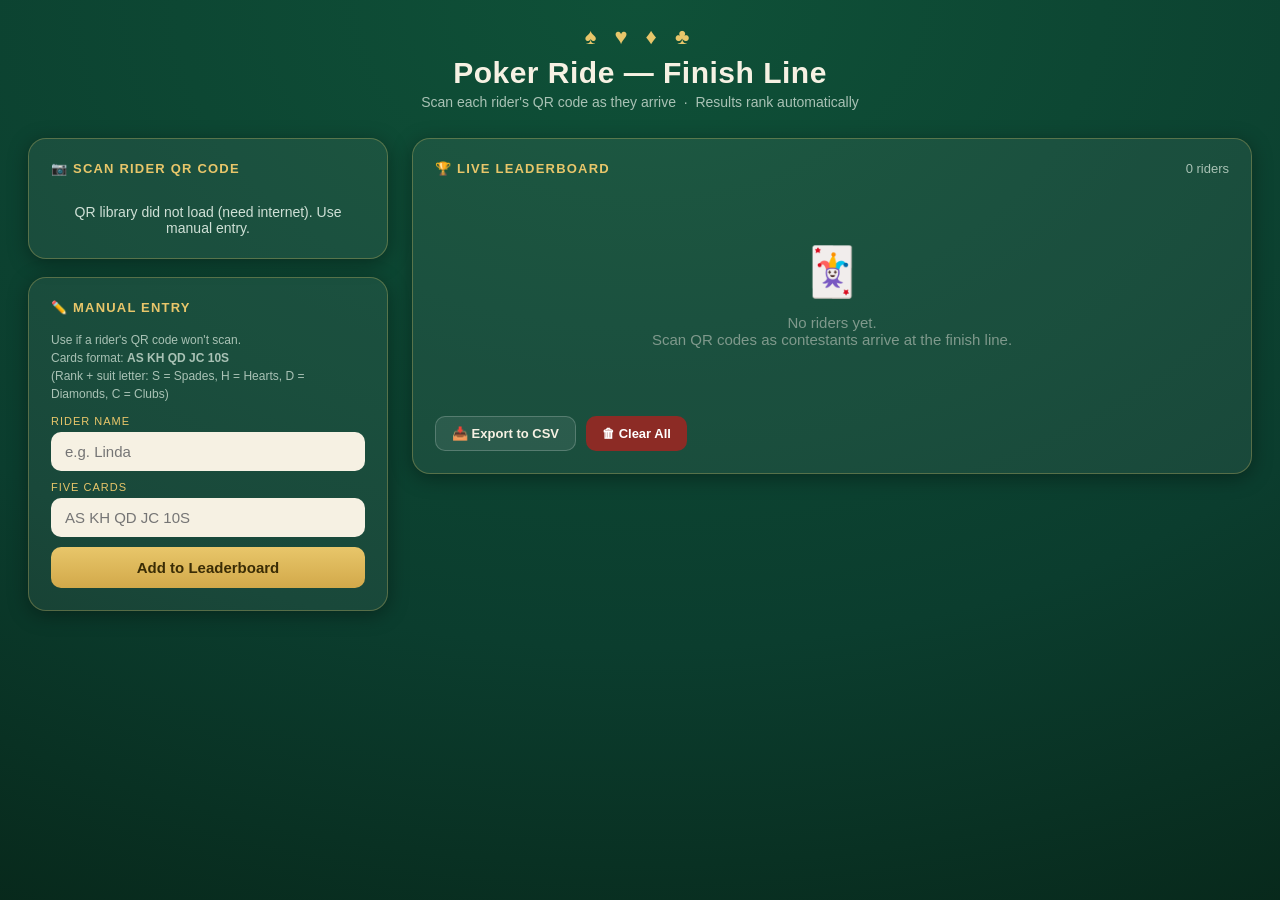
==== finish-line.html @ 22471929 "Add files via upload" ====
<!DOCTYPE html>
<html lang="en">
<head>
  <meta charset="UTF-8" />
  <meta name="viewport" content="width=device-width, initial-scale=1" />
  <title>Poker Ride — Finish Line</title>
  <style>
    :root {
      --felt:   #0b3d2e;
      --felt-2: #0f5138;
      --gold:   #e8c66a;
      --cream:  #f6f1e3;
      --ink:    #1c1c1c;
      --red:    #c2362f;
      --danger: #8c2b25;
      --shadow: 0 4px 20px rgba(0,0,0,.35);
    }
    * { box-sizing: border-box; margin: 0; padding: 0; }
    body {
      font-family: -apple-system, BlinkMacSystemFont, "Segoe UI", Roboto, sans-serif;
      background: radial-gradient(120% 120% at 50% 0%, var(--felt-2), var(--felt) 60%, #072518 100%);
      background-attachment: fixed;
      color: var(--cream);
      min-height: 100vh;
      padding: 24px 28px 40px;
      -webkit-font-smoothing: antialiased;
    }

    /* ---- Header ---- */
    .page-header {
      text-align: center;
      margin-bottom: 28px;
    }
    .page-header .suits {
      font-size: 22px;
      letter-spacing: 6px;
      color: var(--gold);
      display: block;
      margin-bottom: 6px;
    }
    .page-header h1 {
      font-size: 30px;
      color: var(--cream);
      font-weight: 800;
      letter-spacing: .5px;
    }
    .page-header p {
      font-size: 14px;
      color: #a9c2b5;
      margin-top: 4px;
    }

    /* ---- Layout ---- */
    .layout {
      max-width: 1280px;
      margin: 0 auto;
      display: grid;
      grid-template-columns: 360px 1fr;
      gap: 24px;
      align-items: start;
    }
    @media (max-width: 820px) {
      .layout { grid-template-columns: 1fr; }
    }

    /* ---- Panel ---- */
    .panel {
      background: rgba(255,255,255,.06);
      border: 1px solid rgba(232,198,106,.3);
      border-radius: 18px;
      padding: 22px;
      box-shadow: var(--shadow);
    }
    .panel + .panel { margin-top: 18px; }
    .panel-title {
      font-size: 13px;
      font-weight: 700;
      text-transform: uppercase;
      letter-spacing: 1.2px;
      color: var(--gold);
      margin-bottom: 16px;
    }

    /* ---- Scanner ---- */
    #qr-reader { border-radius: 12px; overflow: hidden; background: #000; }
    #qr-reader video { display: block; width: 100% !important; }
    /* hide html5-qrcode library chrome */
    #qr-reader img[alt="Info icon"],
    #qr-reader > div > span,
    #qr-reader > div > div > span { display: none !important; }

    .scan-status {
      text-align: center;
      font-size: 14px;
      color: #cfe0d6;
      margin-top: 12px;
      min-height: 22px;
    }

    /* Preview card (last scanned rider) */
    .preview {
      display: none;
      background: rgba(232,198,106,.1);
      border: 1px solid rgba(232,198,106,.5);
      border-radius: 14px;
      padding: 16px;
      margin-top: 14px;
      text-align: center;
    }
    .preview.show { display: block; }
    .preview-label { font-size: 11px; text-transform: uppercase; letter-spacing: 1px; color: var(--gold); }
    .preview-name  { font-size: 20px; font-weight: 800; margin: 4px 0 2px; }
    .preview-cards { font-size: 15px; font-family: monospace; letter-spacing: 1px; }
    .preview-rank  { font-size: 18px; font-weight: 700; color: var(--gold); margin-top: 4px; }

    /* ---- Manual entry ---- */
    .field-label {
      font-size: 11px;
      text-transform: uppercase;
      letter-spacing: 1px;
      color: var(--gold);
      display: block;
      margin-bottom: 5px;
    }
    .field-hint {
      font-size: 12px;
      color: #a9c2b5;
      margin-bottom: 12px;
      line-height: 1.5;
    }
    input[type=text] {
      width: 100%;
      padding: 11px 14px;
      border-radius: 10px;
      border: none;
      font-size: 15px;
      background: var(--cream);
      color: var(--ink);
      margin-bottom: 10px;
    }
    input[type=text]:focus { outline: 3px solid var(--gold); }

    /* ---- Buttons ---- */
    .btn {
      border: none;
      border-radius: 10px;
      padding: 12px 18px;
      font-size: 15px;
      font-weight: 700;
      cursor: pointer;
      transition: filter .15s;
    }
    .btn:hover  { filter: brightness(1.1); }
    .btn:active { filter: brightness(.95); }
    .btn-primary { background: linear-gradient(180deg, var(--gold), #d2a94a); color: #3a2c05; width: 100%; }
    .btn-ghost   { background: rgba(255,255,255,.08); color: var(--cream); border: 1px solid rgba(255,255,255,.2); }
    .btn-danger  { background: var(--danger); color: #fff; }
    .btn-sm      { padding: 9px 16px; font-size: 13px; font-weight: 600; }

    /* ---- Leaderboard ---- */
    .lb-header {
      display: flex;
      align-items: center;
      justify-content: space-between;
      margin-bottom: 18px;
    }
    .lb-header .panel-title { margin-bottom: 0; }
    .lb-count { font-size: 13px; color: #a9c2b5; }
    .lb-actions { display: flex; gap: 10px; margin-top: 18px; flex-wrap: wrap; }

    .empty-state {
      text-align: center;
      padding: 50px 20px;
      color: #7f998c;
    }
    .empty-state .icon { font-size: 48px; margin-bottom: 14px; }
    .empty-state p    { font-size: 15px; }

    table { width: 100%; border-collapse: collapse; }
    thead tr { border-bottom: 2px solid rgba(232,198,106,.35); }
    th {
      text-align: left;
      padding: 8px 12px;
      font-size: 11px;
      text-transform: uppercase;
      letter-spacing: .8px;
      color: var(--gold);
      font-weight: 700;
    }
    td {
      padding: 12px 12px;
      font-size: 14px;
      border-bottom: 1px solid rgba(255,255,255,.07);
      vertical-align: middle;
    }
    tbody tr:hover { background: rgba(255,255,255,.04); }

    /* Winner row */
    tr.rank-1 { background: rgba(232,198,106,.1); }
    tr.rank-1 td { color: var(--gold); }
    tr.rank-1 .td-name { color: var(--cream); }

    .td-place {
      font-size: 18px;
      font-weight: 800;
      width: 40px;
      color: #7f998c;
    }
    tr.rank-1 .td-place { color: var(--gold); }
    tr.rank-2 .td-place, tr.rank-3 .td-place { color: #c0c0c0; }

    .td-name    { font-weight: 700; font-size: 16px; color: var(--cream); }
    .td-hand    { font-size: 13px; color: #a9c2b5; }
    tr.rank-1 .td-hand { color: rgba(232,198,106,.7); }
    .td-cards   { font-family: monospace; font-size: 14px; letter-spacing: .5px; white-space: nowrap; }
    .suit-red   { color: var(--red); }

    .remove-btn {
      background: none;
      border: none;
      color: rgba(255,255,255,.25);
      cursor: pointer;
      font-size: 18px;
      padding: 4px 6px;
      border-radius: 6px;
      line-height: 1;
    }
    .remove-btn:hover { color: var(--red); background: rgba(200,50,50,.15); }

    /* ---- Toast ---- */
    #toast {
      position: fixed;
      bottom: 24px;
      left: 50%;
      transform: translateX(-50%);
      background: #1c1c1c;
      color: #fff;
      padding: 12px 22px;
      border-radius: 12px;
      font-size: 14px;
      box-shadow: 0 6px 24px rgba(0,0,0,.5);
      z-index: 100;
      border: 1px solid rgba(232,198,106,.35);
      display: none;
      white-space: nowrap;
    }

    /* ---- Tie message ---- */
    .tie-notice {
      background: rgba(232,198,106,.12);
      border: 1px solid rgba(232,198,106,.4);
      border-radius: 10px;
      padding: 10px 14px;
      font-size: 13px;
      color: var(--gold);
      margin-top: 14px;
      display: none;
    }
    .tie-notice.show { display: block; }
  </style>
</head>
<body>

  <div class="page-header">
    <span class="suits">♠ ♥ ♦ ♣</span>
    <h1>Poker Ride — Finish Line</h1>
    <p>Scan each rider's QR code as they arrive &nbsp;·&nbsp; Results rank automatically</p>
  </div>

  <div class="layout">

    <!-- ===== LEFT COLUMN: Scanner + Manual ===== -->
    <div>

      <!-- Scanner panel -->
      <div class="panel">
        <div class="panel-title">📷 Scan Rider QR Code</div>
        <div id="qr-reader"></div>
        <p class="scan-status" id="scan-status">Starting camera…</p>
        <div class="preview" id="preview">
          <div class="preview-label">Last scanned</div>
          <div class="preview-name"  id="preview-name"></div>
          <div class="preview-cards" id="preview-cards"></div>
          <div class="preview-rank"  id="preview-rank"></div>
        </div>
      </div>

      <!-- Manual entry panel -->
      <div class="panel">
        <div class="panel-title">✏️ Manual Entry</div>
        <p class="field-hint">
          Use if a rider's QR code won't scan.<br>
          Cards format: <strong>AS KH QD JC 10S</strong><br>
          (Rank + suit letter: S = Spades, H = Hearts, D = Diamonds, C = Clubs)
        </p>
        <label class="field-label" for="m-name">Rider Name</label>
        <input id="m-name"  type="text" placeholder="e.g. Linda" maxlength="24" />
        <label class="field-label" for="m-cards">Five Cards</label>
        <input id="m-cards" type="text" placeholder="AS KH QD JC 10S" maxlength="35"
               onkeydown="if(event.key==='Enter') submitManual()" />
        <button class="btn btn-primary" onclick="submitManual()">Add to Leaderboard</button>
      </div>

    </div><!-- end left column -->

    <!-- ===== RIGHT COLUMN: Leaderboard ===== -->
    <div class="panel">
      <div class="lb-header">
        <div class="panel-title">🏆 Live Leaderboard</div>
        <span class="lb-count" id="lb-count">0 riders</span>
      </div>

      <div id="lb-body">
        <div class="empty-state">
          <div class="icon">🃏</div>
          <p>No riders yet.<br>Scan QR codes as contestants arrive at the finish line.</p>
        </div>
      </div>

      <div class="tie-notice" id="tie-notice"></div>

      <div class="lb-actions">
        <button class="btn btn-ghost btn-sm" onclick="exportCSV()">📥 Export to CSV</button>
        <button class="btn btn-danger btn-sm" onclick="clearAll()">🗑 Clear All</button>
      </div>
    </div>

  </div><!-- end layout -->

  <div id="toast"></div>

  <!-- html5-qrcode — loaded from the same lib/ folder as the rider app (no internet needed) -->
  <script src="lib/jsQR.min.js"></script>
  <script>
  /* ================================================================
     POKER RIDE — FINISH LINE COMPANION APP
     Scans rider QR codes, ranks hands, exports CSV.
     QR payload format produced by the rider app:
       PR1|{RiderName}|{card1},{card2},{card3},{card4},{card5}
       e.g.  PR1|Linda|AS,KH,QD,JC,10S
  ================================================================ */

  /* ---- Card utilities ---- */
  const GLYPH = { S: '♠', H: '♥', D: '♦', C: '♣' };
  const RED   = { H: true, D: true, S: false, C: false };
  const VALID_RANKS = ['2','3','4','5','6','7','8','9','10','J','Q','K','A'];
  const VALID_SUITS = ['S','H','D','C'];

  function rankVal(r) {
    return ({ J:11, Q:12, K:13, A:14 })[r] || parseInt(r, 10);
  }

  /* Returns an array of integers; compare lexicographically — higher = better. */
  function scoreHand(cards) {
    if (!cards || cards.length < 5) return [0, 0];

    const vals  = cards.map(c => rankVal(c.r)).sort((a, b) => a - b);
    const suits = cards.map(c => c.s);

    const counts = {};
    vals.forEach(v => { counts[v] = (counts[v] || 0) + 1; });

    const groups = Object.entries(counts)
      .map(([v, c]) => ({ val: Number(v), cnt: c }))
      .sort((a, b) => b.cnt - a.cnt || b.val - a.val);

    const isFlush = suits.every(s => s === suits[0]);

    const uniq = [...new Set(vals)].sort((a, b) => a - b);
    let isStraight = false;
    let straightHigh = vals[vals.length - 1];

    if (uniq.length === 5) {
      if (uniq[4] - uniq[0] === 4) { isStraight = true; straightHigh = uniq[4]; }
      // Wheel (A-2-3-4-5)
      if (uniq[0]===2 && uniq[1]===3 && uniq[2]===4 && uniq[3]===5 && uniq[4]===14) {
        isStraight = true; straightHigh = 5;
      }
    }

    const hi = [...vals].reverse(); // high-to-low for flush / high-card tiebreakers

    if (isStraight && isFlush) return [8, straightHigh];
    if (groups[0].cnt === 4) return [7, groups[0].val, groups[1].val];
    if (groups[0].cnt === 3 && groups[1] && groups[1].cnt === 2) return [6, groups[0].val, groups[1].val];
    if (isFlush) return [5, ...hi];
    if (isStraight) return [4, straightHigh];
    if (groups[0].cnt === 3) return [3, groups[0].val, groups[1].val, groups[2] ? groups[2].val : 0];
    if (groups[0].cnt === 2 && groups[1] && groups[1].cnt === 2) {
      const p1 = Math.max(groups[0].val, groups[1].val);
      const p2 = Math.min(groups[0].val, groups[1].val);
      return [2, p1, p2, groups[2] ? groups[2].val : 0];
    }
    if (groups[0].cnt === 2) {
      const kickers = groups.slice(1).map(g => g.val).sort((a, b) => b - a);
      return [1, groups[0].val, ...kickers];
    }
    return [0, ...hi];
  }

  const HAND_NAMES = [
    'High Card','One Pair','Two Pair','Three of a Kind',
    'Straight','Flush','Full House','Four of a Kind','Straight Flush'
  ];

  function handName(score) {
    if (score[0] === 8 && score[1] === 14) return '🌟 Royal Flush';
    return HAND_NAMES[score[0]] || 'Unknown';
  }

  function compareHands(a, b) {
    const sa = scoreHand(a), sb = scoreHand(b);
    for (let i = 0; i < Math.max(sa.length, sb.length); i++) {
      const diff = (sa[i] || 0) - (sb[i] || 0);
      if (diff !== 0) return diff;
    }
    return 0;
  }

  /* Returns HTML for one card (colored suit glyph) */
  function cardHtml(card) {
    const g = GLYPH[card.s] || card.s;
    const isRed = RED[card.s];
    return isRed
      ? `<span class="suit-red">${card.r}${g}</span>`
      : `${card.r}${g}`;
  }

  /* ---- QR payload parser ---- */
  function parseHandQR(text) {
    if (!text || !text.startsWith('PR1|')) return null;
    const parts = text.split('|');
    if (parts.length < 3) return null;
    const name = parts[1].trim();
    if (!name) return null;
    const cardStrs = parts[2].split(',');
    if (cardStrs.length < 5) return null;
    const cards = cardStrs.map(cs => {
      cs = cs.trim().toUpperCase();
      const suit = cs.slice(-1);
      const rank = cs.slice(0, -1);
      return VALID_SUITS.includes(suit) && VALID_RANKS.includes(rank)
        ? { r: rank, s: suit }
        : null;
    });
    if (cards.some(c => !c)) return null;
    return { name, cards };
  }

  /* ---- Manual card parser ---- */
  /* Accepts: "AS KH QD JC 10S"  or "A♠ K♥ Q♦ J♣ 10♠" */
  function parseManualCards(text) {
    const suitAlias = { '♠':'S','♥':'H','♦':'D','♣':'C','S':'S','H':'H','D':'D','C':'C' };
    const tokens = text.trim().toUpperCase().split(/\s+/);
    if (tokens.length !== 5) return null;
    const cards = tokens.map(t => {
      const sc  = t.slice(-1);
      const rank = t.slice(0, -1);
      const suit = suitAlias[sc];
      return suit && VALID_RANKS.includes(rank) ? { r: rank, s: suit } : null;
    });
    return cards.some(c => !c) ? null : cards;
  }

  /* ---- Riders data ---- */
  let riders = []; // [{ name, cards, score }]

  function addOrUpdate(name, cards) {
    const idx = riders.findIndex(r => r.name.toLowerCase() === name.toLowerCase());
    const entry = { name, cards, score: scoreHand(cards) };
    const isUpdate = idx >= 0;
    if (isUpdate) riders[idx] = entry;
    else riders.push(entry);
    renderLeaderboard();
    showPreview(name, cards, entry.score);
    toast(isUpdate ? `↺ Updated ${name}'s hand.` : `✓ ${name} added!`);
  }

  /* ---- Preview panel ---- */
  function showPreview(name, cards, score) {
    document.getElementById('preview-name').textContent  = name;
    document.getElementById('preview-cards').innerHTML   = cards.map(cardHtml).join('  ');
    document.getElementById('preview-rank').textContent  = handName(score);
    document.getElementById('preview').classList.add('show');
  }

  /* ---- Leaderboard ---- */
  function renderLeaderboard() {
    const sorted = [...riders].sort((a, b) => compareHands(b.cards, a.cards));
    const countEl = document.getElementById('lb-count');
    const body    = document.getElementById('lb-body');
    const tieEl   = document.getElementById('tie-notice');

    countEl.textContent = riders.length + (riders.length === 1 ? ' rider' : ' riders');

    if (sorted.length === 0) {
      body.innerHTML =
        '<div class="empty-state"><div class="icon">🃏</div>' +
        '<p>No riders yet.<br>Scan QR codes as contestants arrive at the finish line.</p></div>';
      tieEl.classList.remove('show');
      return;
    }

    // Detect tie for 1st
    const topScore  = JSON.stringify(sorted[0].score);
    const tiedFirst = sorted.filter(r => JSON.stringify(r.score) === topScore);
    if (tiedFirst.length > 1) {
      tieEl.textContent = '⚠️ Tie for 1st place between: ' +
        tiedFirst.map(r => r.name).join(' & ') +
        ' — consider a tiebreaker draw!';
      tieEl.classList.add('show');
    } else {
      tieEl.classList.remove('show');
    }

    const table = document.createElement('table');
    const thead = document.createElement('thead');
    thead.innerHTML =
      '<tr><th>#</th><th>Rider</th><th>Hand</th><th>Cards</th><th></th></tr>';
    table.appendChild(thead);

    const tbody = document.createElement('tbody');
    sorted.forEach((rider, idx) => {
      const tr = document.createElement('tr');
      tr.className = 'rank-' + (idx + 1);
      const trophy = idx === 0 ? '🏆 ' : idx === 1 ? '🥈 ' : idx === 2 ? '🥉 ' : '';
      tr.innerHTML =
        `<td class="td-place">${idx + 1}</td>` +
        `<td class="td-name">${trophy}${esc(rider.name)}</td>` +
        `<td class="td-hand">${esc(handName(rider.score))}</td>` +
        `<td class="td-cards">${rider.cards.map(cardHtml).join(' ')}</td>` +
        `<td><button class="remove-btn" title="Remove" ` +
          `onclick="removeRider(${JSON.stringify(rider.name)})">✕</button></td>`;
      tbody.appendChild(tr);
    });
    table.appendChild(tbody);

    body.innerHTML = '';
    body.appendChild(table);
  }

  function removeRider(name) {
    if (!confirm(`Remove ${name} from the leaderboard?`)) return;
    riders = riders.filter(r => r.name !== name);
    renderLeaderboard();
  }

  function clearAll() {
    if (riders.length === 0) return;
    if (!confirm('Clear all riders and start fresh?')) return;
    riders = [];
    renderLeaderboard();
    document.getElementById('preview').classList.remove('show');
    toast('Leaderboard cleared.');
  }

  /* ---- CSV Export ---- */
  function exportCSV() {
    if (riders.length === 0) { toast('No riders to export yet.'); return; }
    const sorted = [...riders].sort((a, b) => compareHands(b.cards, a.cards));
    const rows = [['Rank','Rider','Hand','Card 1','Card 2','Card 3','Card 4','Card 5']];
    sorted.forEach((r, i) => {
      const cardStrs = r.cards.map(c => c.r + GLYPH[c.s]);
      rows.push([i+1, r.name, handName(r.score).replace('🌟 ',''), ...cardStrs]);
    });
    const csv  = rows.map(r => r.map(v => `"${String(v).replace(/"/g,'""')}"`).join(',')).join('\r\n');
    const blob = new Blob([csv], { type: 'text/csv' });
    const url  = URL.createObjectURL(blob);
    const a    = document.createElement('a');
    a.href = url; a.download = 'poker-ride-results.csv'; a.click();
    URL.revokeObjectURL(url);
    toast('📥 CSV downloaded!');
  }

  /* ---- Manual entry ---- */
  function submitManual() {
    const name    = document.getElementById('m-name').value.trim();
    const cardStr = document.getElementById('m-cards').value.trim();
    if (!name)    { toast('Please enter a rider name.'); return; }
    const cards = parseManualCards(cardStr);
    if (!cards)   {
      toast('Could not read the cards. Use format: AS KH QD JC 10S');
      return;
    }
    addOrUpdate(name, cards);
    document.getElementById('m-name').value  = '';
    document.getElementById('m-cards').value = '';
    document.getElementById('m-name').focus();
  }

  /* ---- QR Scanner ---- */
  let lastScan = 0;

  function startScanner() {
    const statusEl = document.getElementById('scan-status');

    if (typeof Html5Qrcode === 'undefined') {
      statusEl.textContent = 'QR library did not load (need internet). Use manual entry.';
      return;
    }

    const scanner = new Html5Qrcode('qr-reader', { verbose: false });
    const config  = {
      fps: 10,
      qrbox: function (w, h) {
        var m = Math.floor(Math.min(w, h) * 0.72);
        return { width: m, height: m };
      },
      aspectRatio: 1.0
    };

    scanner.start(
      { facingMode: 'environment' },
      config,
      function onSuccess(text) {
        const now = Date.now();
        if (now - lastScan < 2000) return; // debounce
        lastScan = now;

        const result = parseHandQR(text);
        if (!result) {
          statusEl.textContent = '⚠ Not a Poker Ride QR code — try again.';
          return;
        }
        statusEl.textContent = '✓ Scanned: ' + result.name;
        addOrUpdate(result.name, result.cards);
        if (navigator.vibrate) try { navigator.vibrate([50,30,50]); } catch(e) {}
      },
      function onError() { /* per-frame miss — ignore */ }
    ).then(function () {
      statusEl.textContent = 'Point camera at a rider\'s phone screen.';
    }).catch(function (err) {
      statusEl.textContent = 'Camera blocked or unavailable. Use manual entry.';
      console.warn('Scanner error:', err);
    });
  }

  /* ---- Helpers ---- */
  let toastTimer;
  function toast(msg) {
    const t = document.getElementById('toast');
    t.textContent = msg;
    t.style.display = 'block';
    clearTimeout(toastTimer);
    toastTimer = setTimeout(() => { t.style.display = 'none'; }, 3200);
  }

  function esc(str) {
    return String(str)
      .replace(/&/g,'&amp;').replace(/</g,'&lt;')
      .replace(/>/g,'&gt;').replace(/"/g,'&quot;');
  }

  /* ---- Boot ---- */
  renderLeaderboard();
  startScanner();
  </script>
</body>
</html>
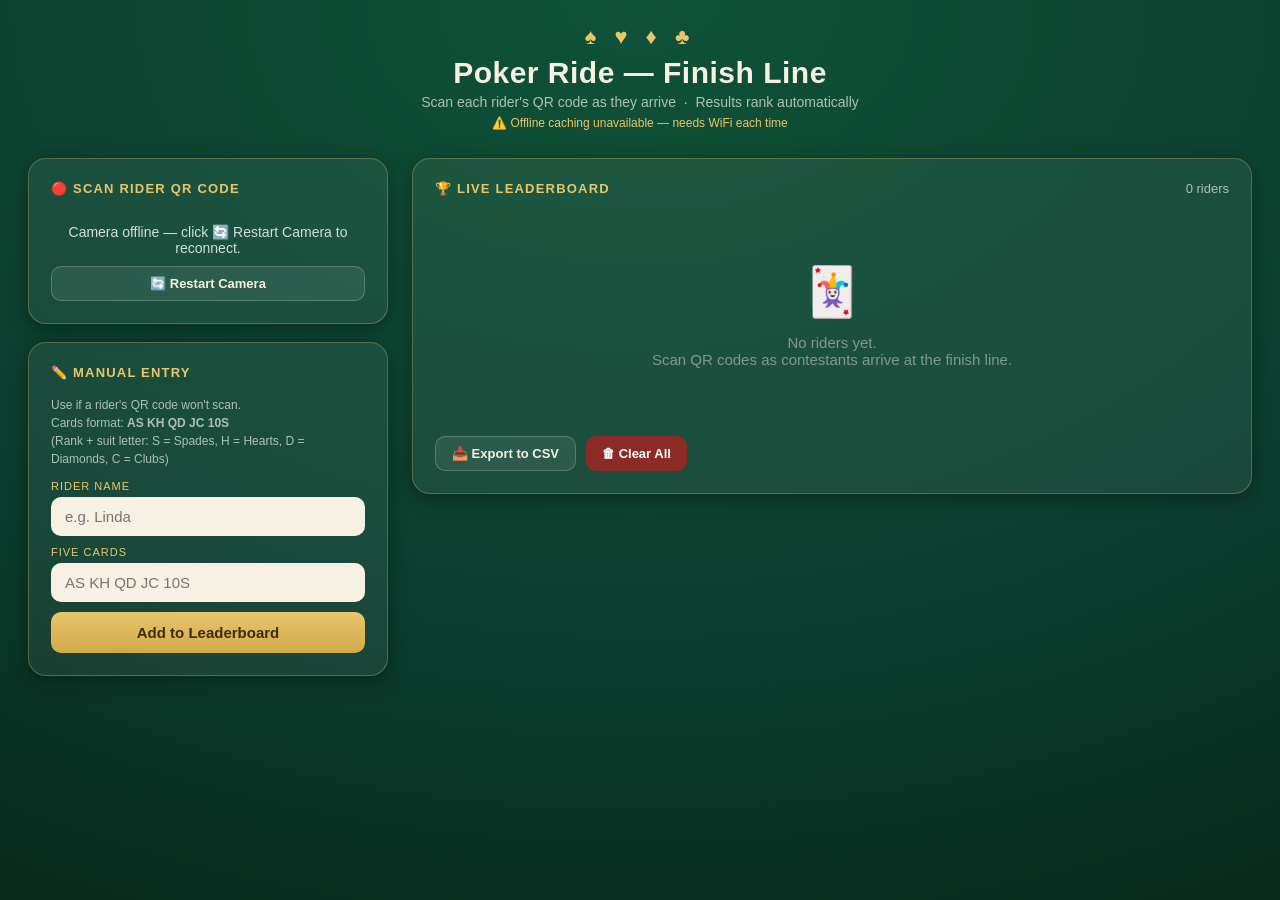
==== commit 806a48f0: "Add files via upload" ====
--- a/finish-line.html
+++ b/finish-line.html
@@ -265,6 +265,9 @@
     <span class="suits">♠ ♥ ♦ ♣</span>
     <h1>Poker Ride — Finish Line</h1>
     <p>Scan each rider's QR code as they arrive &nbsp;·&nbsp; Results rank automatically</p>
+    <p id="offline-status" style="font-size:12px;margin-top:6px;color:#a9c2b5;">
+      ⏳ Checking offline status…
+    </p>
   </div>
 
   <div class="layout">
@@ -274,9 +277,17 @@
 
       <!-- Scanner panel -->
       <div class="panel">
-        <div class="panel-title">📷 Scan Rider QR Code</div>
+        <div class="panel-title">
+          <span id="camera-dot">⏳</span> Scan Rider QR Code
+        </div>
         <div id="qr-reader"></div>
         <p class="scan-status" id="scan-status">Starting camera…</p>
+        <button id="camera-restart-btn"
+                onclick="restartScanner()"
+                style="display:none;margin-top:10px;width:100%;"
+                class="btn btn-ghost btn-sm">
+          🔄 Restart Camera
+        </button>
         <div class="preview" id="preview">
           <div class="preview-label">Last scanned</div>
           <div class="preview-name"  id="preview-name"></div>
@@ -591,25 +602,75 @@
   /* ---- QR Scanner ---- */
   let lastScan = 0;
 
+  /* ---- Scanner state ---- */
+  let activeScanner  = null;   // current Html5Qrcode instance
+  let scannerRunning = false;  // true when camera feed is live
+
+  function setCameraStatus(state) {
+    const dot        = document.getElementById('camera-dot');
+    const statusEl   = document.getElementById('scan-status');
+    const restartBtn = document.getElementById('camera-restart-btn');
+    if (state === 'active') {
+      if (dot)        dot.textContent        = '🟢';
+      if (restartBtn) restartBtn.style.display = 'none';
+      if (statusEl)   statusEl.textContent   = "Point camera at a rider's phone screen.";
+    } else if (state === 'starting' || state === 'restarting') {
+      if (dot)        dot.textContent        = '⏳';
+      if (restartBtn) restartBtn.style.display = 'none';
+      if (statusEl)   statusEl.textContent   =
+        state === 'restarting' ? 'Restarting camera…' : 'Starting camera…';
+    } else { // offline / error
+      if (dot)        dot.textContent        = '🔴';
+      if (restartBtn) restartBtn.style.display = 'inline-block';
+      if (statusEl)   statusEl.textContent   =
+        'Camera offline — click 🔄 Restart Camera to reconnect.';
+    }
+  }
+
+  function stopScanner() {
+    return new Promise(function(resolve) {
+      if (activeScanner && scannerRunning) {
+        activeScanner.stop()
+          .then(function()  { cleanup(); resolve(); })
+          .catch(function() { cleanup(); resolve(); });
+      } else {
+        cleanup(); resolve();
+      }
+    });
+    function cleanup() {
+      if (activeScanner) {
+        try { activeScanner.clear(); } catch(e) {}
+        // Clear the DOM element so a fresh instance can mount cleanly
+        const el = document.getElementById('qr-reader');
+        if (el) el.innerHTML = '';
+      }
+      activeScanner  = null;
+      scannerRunning = false;
+    }
+  }
+
   function startScanner() {
-    const statusEl = document.getElementById('scan-status');
-
     if (typeof Html5Qrcode === 'undefined') {
-      statusEl.textContent = 'QR library did not load (need internet). Use manual entry.';
+      setCameraStatus('offline');
+      const statusEl = document.getElementById('scan-status');
+      if (statusEl) statusEl.textContent =
+        'QR library did not load (need internet). Use manual entry.';
       return;
     }
 
-    const scanner = new Html5Qrcode('qr-reader', { verbose: false });
+    setCameraStatus('starting');
+
+    activeScanner = new Html5Qrcode('qr-reader', { verbose: false });
     const config  = {
       fps: 10,
-      qrbox: function (w, h) {
+      qrbox: function(w, h) {
         var m = Math.floor(Math.min(w, h) * 0.72);
         return { width: m, height: m };
       },
       aspectRatio: 1.0
     };
 
-    scanner.start(
+    activeScanner.start(
       { facingMode: 'environment' },
       config,
       function onSuccess(text) {
@@ -618,22 +679,48 @@
         lastScan = now;
 
         const result = parseHandQR(text);
+        const statusEl = document.getElementById('scan-status');
         if (!result) {
-          statusEl.textContent = '⚠ Not a Poker Ride QR code — try again.';
+          if (statusEl) statusEl.textContent = '⚠ Not a Poker Ride QR code — try again.';
           return;
         }
-        statusEl.textContent = '✓ Scanned: ' + result.name;
+        if (statusEl) statusEl.textContent = '✓ Scanned: ' + result.name;
         addOrUpdate(result.name, result.cards);
         if (navigator.vibrate) try { navigator.vibrate([50,30,50]); } catch(e) {}
       },
       function onError() { /* per-frame miss — ignore */ }
-    ).then(function () {
-      statusEl.textContent = 'Point camera at a rider\'s phone screen.';
-    }).catch(function (err) {
-      statusEl.textContent = 'Camera blocked or unavailable. Use manual entry.';
+    ).then(function() {
+      scannerRunning = true;
+      setCameraStatus('active');
+    }).catch(function(err) {
+      scannerRunning = false;
+      setCameraStatus('offline');
       console.warn('Scanner error:', err);
     });
   }
+
+  function restartScanner() {
+    setCameraStatus('restarting');
+    stopScanner().then(function() {
+      setTimeout(startScanner, 600); // brief pause lets the camera hardware reset
+    });
+  }
+
+  /* ---- Wake-from-sleep detection ---- */
+  /* The Page Visibility API fires 'visibilitychange' when the laptop
+     screen turns back on after sleep.  We use it to restart the camera
+     automatically so the volunteer doesn't have to do anything. */
+  document.addEventListener('visibilitychange', function() {
+    if (document.hidden) {
+      // Laptop going to sleep — stop cleanly to free the camera
+      if (scannerRunning) stopScanner();
+    } else {
+      // Laptop woke up — wait 1.5 s for hardware to stabilise, then restart
+      setTimeout(function() {
+        if (!scannerRunning) restartScanner();
+      }, 1500);
+    }
+  });
 
   /* ---- Helpers ---- */
   let toastTimer;
@@ -654,6 +741,43 @@
   /* ---- Boot ---- */
   renderLeaderboard();
   startScanner();
+
+  /* ---- Offline caching ---- */
+  /* Registering the same service-worker.js used by the rider app means
+     this page is cached on first visit and works forever without WiFi. */
+  if ('serviceWorker' in navigator) {
+    window.addEventListener('load', function () {
+      navigator.serviceWorker.register('./service-worker.js')
+        .then(function (reg) {
+          console.log('Finish-line: offline cache ready.');
+          // Update status badge
+          var el = document.getElementById('offline-status');
+          if (reg.active) {
+            el.textContent = '✅ Saved for offline use — works without WiFi';
+            el.style.color = '#6fcf97';
+          } else {
+            // First install — waiting for activation
+            var sw = reg.installing || reg.waiting;
+            if (sw) {
+              sw.addEventListener('statechange', function () {
+                if (sw.state === 'activated') {
+                  el.textContent = '✅ Saved for offline use — works without WiFi';
+                  el.style.color = '#6fcf97';
+                }
+              });
+            }
+          }
+        })
+        .catch(function () {
+          var el = document.getElementById('offline-status');
+          el.textContent = '⚠️ Offline caching unavailable — needs WiFi each time';
+          el.style.color = '#e8c66a';
+        });
+    });
+  } else {
+    document.getElementById('offline-status').textContent =
+      '⚠️ This browser does not support offline caching';
+  }
   </script>
 </body>
 </html>
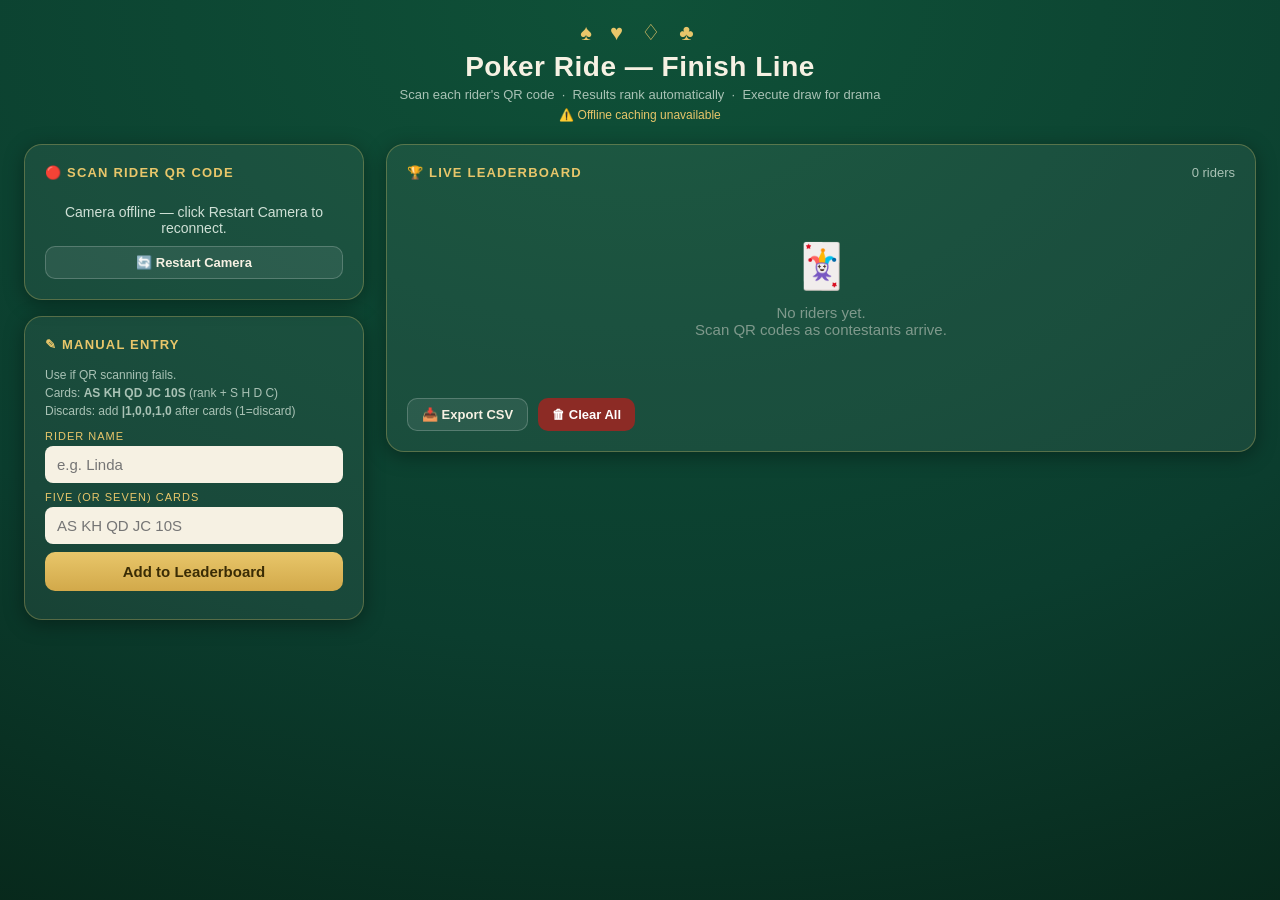
==== commit d6806221: "Add files via upload" ====
--- a/finish-line.html
+++ b/finish-line.html
@@ -15,278 +15,207 @@
       --danger: #8c2b25;
       --shadow: 0 4px 20px rgba(0,0,0,.35);
     }
-    * { box-sizing: border-box; margin: 0; padding: 0; }
+    * { box-sizing:border-box; margin:0; padding:0; }
     body {
-      font-family: -apple-system, BlinkMacSystemFont, "Segoe UI", Roboto, sans-serif;
-      background: radial-gradient(120% 120% at 50% 0%, var(--felt-2), var(--felt) 60%, #072518 100%);
-      background-attachment: fixed;
-      color: var(--cream);
-      min-height: 100vh;
-      padding: 24px 28px 40px;
-      -webkit-font-smoothing: antialiased;
+      font-family:-apple-system,BlinkMacSystemFont,"Segoe UI",Roboto,sans-serif;
+      background:radial-gradient(120% 120% at 50% 0%,var(--felt-2),var(--felt) 60%,#072518 100%);
+      background-attachment:fixed;
+      color:var(--cream);
+      min-height:100vh;
+      padding:20px 24px 40px;
+      -webkit-font-smoothing:antialiased;
     }
 
     /* ---- Header ---- */
-    .page-header {
-      text-align: center;
-      margin-bottom: 28px;
-    }
-    .page-header .suits {
-      font-size: 22px;
-      letter-spacing: 6px;
-      color: var(--gold);
-      display: block;
-      margin-bottom: 6px;
-    }
-    .page-header h1 {
-      font-size: 30px;
-      color: var(--cream);
-      font-weight: 800;
-      letter-spacing: .5px;
-    }
-    .page-header p {
-      font-size: 14px;
-      color: #a9c2b5;
-      margin-top: 4px;
-    }
+    .page-header { text-align:center; margin-bottom:22px; }
+    .page-header .suits { font-size:22px; letter-spacing:6px; color:var(--gold); display:block; margin-bottom:5px; }
+    .page-header h1 { font-size:28px; color:var(--cream); font-weight:800; letter-spacing:.5px; }
+    .page-header p  { font-size:13px; color:#a9c2b5; margin-top:4px; }
+    #offline-status { font-size:12px; margin-top:6px; color:#a9c2b5; }
 
     /* ---- Layout ---- */
     .layout {
-      max-width: 1280px;
-      margin: 0 auto;
-      display: grid;
-      grid-template-columns: 360px 1fr;
-      gap: 24px;
-      align-items: start;
-    }
-    @media (max-width: 820px) {
-      .layout { grid-template-columns: 1fr; }
-    }
+      max-width:1300px; margin:0 auto;
+      display:grid; grid-template-columns:340px 1fr; gap:22px; align-items:start;
+    }
+    @media(max-width:820px){ .layout{ grid-template-columns:1fr; } }
 
     /* ---- Panel ---- */
     .panel {
-      background: rgba(255,255,255,.06);
-      border: 1px solid rgba(232,198,106,.3);
-      border-radius: 18px;
-      padding: 22px;
-      box-shadow: var(--shadow);
-    }
-    .panel + .panel { margin-top: 18px; }
+      background:rgba(255,255,255,.06);
+      border:1px solid rgba(232,198,106,.3);
+      border-radius:18px; padding:20px; box-shadow:var(--shadow);
+    }
+    .panel+.panel { margin-top:16px; }
     .panel-title {
-      font-size: 13px;
-      font-weight: 700;
-      text-transform: uppercase;
-      letter-spacing: 1.2px;
-      color: var(--gold);
-      margin-bottom: 16px;
+      font-size:13px; font-weight:700; text-transform:uppercase;
+      letter-spacing:1.2px; color:var(--gold); margin-bottom:14px;
     }
 
     /* ---- Scanner ---- */
-    #qr-reader { border-radius: 12px; overflow: hidden; background: #000; }
-    #qr-reader video { display: block; width: 100% !important; }
-    /* hide html5-qrcode library chrome */
+    #qr-reader { border-radius:12px; overflow:hidden; background:#000; }
+    #qr-reader video { display:block; width:100%!important; }
     #qr-reader img[alt="Info icon"],
-    #qr-reader > div > span,
-    #qr-reader > div > div > span { display: none !important; }
-
-    .scan-status {
-      text-align: center;
-      font-size: 14px;
-      color: #cfe0d6;
-      margin-top: 12px;
-      min-height: 22px;
-    }
-
-    /* Preview card (last scanned rider) */
-    .preview {
-      display: none;
-      background: rgba(232,198,106,.1);
-      border: 1px solid rgba(232,198,106,.5);
-      border-radius: 14px;
-      padding: 16px;
-      margin-top: 14px;
-      text-align: center;
-    }
-    .preview.show { display: block; }
-    .preview-label { font-size: 11px; text-transform: uppercase; letter-spacing: 1px; color: var(--gold); }
-    .preview-name  { font-size: 20px; font-weight: 800; margin: 4px 0 2px; }
-    .preview-cards { font-size: 15px; font-family: monospace; letter-spacing: 1px; }
-    .preview-rank  { font-size: 18px; font-weight: 700; color: var(--gold); margin-top: 4px; }
+    #qr-reader>div>span,
+    #qr-reader>div>div>span { display:none!important; }
+
+    .scan-status { text-align:center; font-size:14px; color:#cfe0d6; margin-top:10px; min-height:20px; }
+
+    /* Preview */
+    .preview { display:none; background:rgba(232,198,106,.1); border:1px solid rgba(232,198,106,.5);
+      border-radius:12px; padding:14px; margin-top:12px; text-align:center; }
+    .preview.show { display:block; }
+    .preview-label { font-size:11px; text-transform:uppercase; letter-spacing:1px; color:var(--gold); }
+    .preview-name  { font-size:19px; font-weight:800; margin:4px 0 2px; }
+    .preview-cards { font-size:14px; font-family:monospace; letter-spacing:1px; }
+    .preview-rank  { font-size:17px; font-weight:700; color:var(--gold); margin-top:4px; }
 
     /* ---- Manual entry ---- */
     .field-label {
-      font-size: 11px;
-      text-transform: uppercase;
-      letter-spacing: 1px;
-      color: var(--gold);
-      display: block;
-      margin-bottom: 5px;
-    }
-    .field-hint {
-      font-size: 12px;
-      color: #a9c2b5;
-      margin-bottom: 12px;
-      line-height: 1.5;
-    }
-    input[type=text] {
-      width: 100%;
-      padding: 11px 14px;
-      border-radius: 10px;
-      border: none;
-      font-size: 15px;
-      background: var(--cream);
-      color: var(--ink);
-      margin-bottom: 10px;
-    }
-    input[type=text]:focus { outline: 3px solid var(--gold); }
+      font-size:11px; text-transform:uppercase; letter-spacing:1px;
+      color:var(--gold); display:block; margin-bottom:4px;
+    }
+    .field-hint { font-size:12px; color:#a9c2b5; margin-bottom:10px; line-height:1.5; }
+    input[type=text], input[type=text] {
+      width:100%; padding:10px 12px; border-radius:8px; border:none;
+      font-size:15px; background:var(--cream); color:var(--ink); margin-bottom:8px;
+    }
+    input[type=text]:focus { outline:2px solid var(--gold); }
 
     /* ---- Buttons ---- */
     .btn {
-      border: none;
-      border-radius: 10px;
-      padding: 12px 18px;
-      font-size: 15px;
-      font-weight: 700;
-      cursor: pointer;
-      transition: filter .15s;
-    }
-    .btn:hover  { filter: brightness(1.1); }
-    .btn:active { filter: brightness(.95); }
-    .btn-primary { background: linear-gradient(180deg, var(--gold), #d2a94a); color: #3a2c05; width: 100%; }
-    .btn-ghost   { background: rgba(255,255,255,.08); color: var(--cream); border: 1px solid rgba(255,255,255,.2); }
-    .btn-danger  { background: var(--danger); color: #fff; }
-    .btn-sm      { padding: 9px 16px; font-size: 13px; font-weight: 600; }
+      border:none; border-radius:10px; padding:11px 16px;
+      font-size:15px; font-weight:600; cursor:pointer;
+      width:100%; margin-bottom:8px; transition:filter .1s;
+    }
+    .btn:hover  { filter:brightness(1.08); }
+    .btn:active { filter:brightness(.93); }
+    .btn-primary { background:linear-gradient(180deg,var(--gold),#d2a94a); color:#3a2c05; }
+    .btn-ghost   { background:rgba(255,255,255,.08); color:var(--cream); border:1px solid rgba(255,255,255,.2); }
+    .btn-danger  { background:var(--danger); color:#fff; }
+    .btn-sm      { padding:8px 14px; font-size:13px; font-weight:600; width:auto; margin-bottom:0; }
+
+    /* EXECUTE DRAW — the big drama button */
+    .btn-draw {
+      display:none;
+      width:100%;
+      background:linear-gradient(135deg,#c2362f,#8c2b25);
+      color:#fff;
+      border:none;
+      border-radius:14px;
+      padding:18px 20px;
+      font-size:20px;
+      font-weight:900;
+      letter-spacing:.5px;
+      cursor:pointer;
+      box-shadow:0 4px 20px rgba(194,54,47,.5);
+      margin-bottom:14px;
+      transition:filter .1s, transform .1s;
+      text-align:center;
+      line-height:1.3;
+    }
+    .btn-draw:hover  { filter:brightness(1.1); }
+    .btn-draw:active { transform:scale(.98); }
+    .btn-draw.visible { display:block; }
+
+    .draw-deck-status {
+      text-align:center; font-size:12px; color:#a9c2b5;
+      margin-bottom:12px; display:none;
+    }
+    .draw-deck-status.visible { display:block; }
 
     /* ---- Leaderboard ---- */
-    .lb-header {
-      display: flex;
-      align-items: center;
-      justify-content: space-between;
-      margin-bottom: 18px;
-    }
-    .lb-header .panel-title { margin-bottom: 0; }
-    .lb-count { font-size: 13px; color: #a9c2b5; }
-    .lb-actions { display: flex; gap: 10px; margin-top: 18px; flex-wrap: wrap; }
-
-    .empty-state {
-      text-align: center;
-      padding: 50px 20px;
-      color: #7f998c;
-    }
-    .empty-state .icon { font-size: 48px; margin-bottom: 14px; }
-    .empty-state p    { font-size: 15px; }
-
-    table { width: 100%; border-collapse: collapse; }
-    thead tr { border-bottom: 2px solid rgba(232,198,106,.35); }
-    th {
-      text-align: left;
-      padding: 8px 12px;
-      font-size: 11px;
-      text-transform: uppercase;
-      letter-spacing: .8px;
-      color: var(--gold);
-      font-weight: 700;
-    }
-    td {
-      padding: 12px 12px;
-      font-size: 14px;
-      border-bottom: 1px solid rgba(255,255,255,.07);
-      vertical-align: middle;
-    }
-    tbody tr:hover { background: rgba(255,255,255,.04); }
-
-    /* Winner row */
-    tr.rank-1 { background: rgba(232,198,106,.1); }
-    tr.rank-1 td { color: var(--gold); }
-    tr.rank-1 .td-name { color: var(--cream); }
-
-    .td-place {
-      font-size: 18px;
-      font-weight: 800;
-      width: 40px;
-      color: #7f998c;
-    }
-    tr.rank-1 .td-place { color: var(--gold); }
-    tr.rank-2 .td-place, tr.rank-3 .td-place { color: #c0c0c0; }
-
-    .td-name    { font-weight: 700; font-size: 16px; color: var(--cream); }
-    .td-hand    { font-size: 13px; color: #a9c2b5; }
-    tr.rank-1 .td-hand { color: rgba(232,198,106,.7); }
-    .td-cards   { font-family: monospace; font-size: 14px; letter-spacing: .5px; white-space: nowrap; }
-    .suit-red   { color: var(--red); }
+    .lb-header { display:flex; align-items:center; justify-content:space-between; margin-bottom:14px; }
+    .lb-header .panel-title { margin-bottom:0; }
+    .lb-count { font-size:13px; color:#a9c2b5; }
+    .lb-actions { display:flex; gap:10px; margin-top:14px; flex-wrap:wrap; }
+
+    .empty-state { text-align:center; padding:46px 20px; color:#7f998c; }
+    .empty-state .icon { font-size:44px; margin-bottom:12px; }
+    .empty-state p    { font-size:15px; }
+
+    table { width:100%; border-collapse:collapse; }
+    thead tr { border-bottom:2px solid rgba(232,198,106,.35); }
+    th { text-align:left; padding:8px 10px; font-size:11px; text-transform:uppercase;
+      letter-spacing:.8px; color:var(--gold); font-weight:700; }
+    td { padding:10px 10px; font-size:14px; border-bottom:1px solid rgba(255,255,255,.07);
+      vertical-align:middle; }
+    tbody tr:hover { background:rgba(255,255,255,.04); }
+
+    tr.rank-1 { background:rgba(232,198,106,.1); }
+    tr.rank-1 td { color:var(--gold); }
+    tr.rank-1 .td-name { color:var(--cream); }
+
+    .td-place { font-size:17px; font-weight:800; width:36px; color:#7f998c; }
+    tr.rank-1 .td-place { color:var(--gold); }
+    tr.rank-2 .td-place, tr.rank-3 .td-place { color:#c0c0c0; }
+
+    .td-name    { font-weight:700; font-size:15px; color:var(--cream); }
+    .td-hand    { font-size:13px; color:#a9c2b5; }
+    tr.rank-1 .td-hand { color:rgba(232,198,106,.7); }
+    .td-cards   { font-family:monospace; font-size:14px; letter-spacing:.3px; white-space:nowrap; }
+    .suit-red   { color:var(--red); }
+    .card-discard { color:#777; text-decoration:line-through; cursor:pointer; font-size:13px; }
+    .card-normal  { cursor:pointer; }
+
+    .pending-label {
+      font-size:11px; color:var(--gold); font-weight:700;
+      background:rgba(232,198,106,.12); border-radius:4px;
+      padding:2px 6px; margin-left:6px; white-space:nowrap;
+    }
+    .drawn-label {
+      font-size:11px; color:#6fcf97; font-weight:700;
+      background:rgba(111,207,151,.12); border-radius:4px;
+      padding:2px 6px; margin-left:6px;
+    }
 
     .remove-btn {
-      background: none;
-      border: none;
-      color: rgba(255,255,255,.25);
-      cursor: pointer;
-      font-size: 18px;
-      padding: 4px 6px;
-      border-radius: 6px;
-      line-height: 1;
-    }
-    .remove-btn:hover { color: var(--red); background: rgba(200,50,50,.15); }
-
-    /* ---- Toast ---- */
+      background:none; border:none; color:rgba(255,255,255,.25);
+      cursor:pointer; font-size:16px; padding:4px 6px; border-radius:4px;
+    }
+    .remove-btn:hover { color:var(--red); }
+
+    /* Tie notice */
+    .tie-notice {
+      background:rgba(232,198,106,.12); border:1px solid rgba(232,198,106,.4);
+      border-radius:10px; padding:10px 14px; font-size:13px; color:var(--gold);
+      margin-top:12px; display:none;
+    }
+    .tie-notice.show { display:block; }
+
+    /* Toast */
     #toast {
-      position: fixed;
-      bottom: 24px;
-      left: 50%;
-      transform: translateX(-50%);
-      background: #1c1c1c;
-      color: #fff;
-      padding: 12px 22px;
-      border-radius: 12px;
-      font-size: 14px;
-      box-shadow: 0 6px 24px rgba(0,0,0,.5);
-      z-index: 100;
-      border: 1px solid rgba(232,198,106,.35);
-      display: none;
-      white-space: nowrap;
-    }
-
-    /* ---- Tie message ---- */
-    .tie-notice {
-      background: rgba(232,198,106,.12);
-      border: 1px solid rgba(232,198,106,.4);
-      border-radius: 10px;
-      padding: 10px 14px;
-      font-size: 13px;
-      color: var(--gold);
-      margin-top: 14px;
-      display: none;
-    }
-    .tie-notice.show { display: block; }
+      position:fixed; bottom:24px; left:50%; transform:translateX(-50%);
+      background:#1c1c1c; color:#fff; padding:12px 22px; border-radius:12px;
+      font-size:14px; box-shadow:0 6px 24px rgba(0,0,0,.5); z-index:100;
+      border:1px solid rgba(232,198,106,.35); display:none; white-space:nowrap;
+    }
   </style>
 </head>
 <body>
 
   <div class="page-header">
-    <span class="suits">♠ ♥ ♦ ♣</span>
-    <h1>Poker Ride — Finish Line</h1>
-    <p>Scan each rider's QR code as they arrive &nbsp;·&nbsp; Results rank automatically</p>
-    <p id="offline-status" style="font-size:12px;margin-top:6px;color:#a9c2b5;">
-      ⏳ Checking offline status…
-    </p>
+    <span class="suits">&#9824; &#9829; &#9826; &#9827;</span>
+    <h1>Poker Ride &#8212; Finish Line</h1>
+    <p>Scan each rider&#39;s QR code &nbsp;&middot;&nbsp; Results rank automatically &nbsp;&middot;&nbsp; Execute draw for drama</p>
+    <div id="offline-status">&#8987; Checking offline status&hellip;</div>
   </div>
 
   <div class="layout">
 
-    <!-- ===== LEFT COLUMN: Scanner + Manual ===== -->
+    <!-- ===== LEFT: Scanner + Manual ===== -->
     <div>
 
-      <!-- Scanner panel -->
+      <!-- Scanner -->
       <div class="panel">
         <div class="panel-title">
-          <span id="camera-dot">⏳</span> Scan Rider QR Code
+          <span id="camera-dot">&#9203;</span> Scan Rider QR Code
         </div>
         <div id="qr-reader"></div>
-        <p class="scan-status" id="scan-status">Starting camera…</p>
-        <button id="camera-restart-btn"
-                onclick="restartScanner()"
-                style="display:none;margin-top:10px;width:100%;"
-                class="btn btn-ghost btn-sm">
-          🔄 Restart Camera
+        <p class="scan-status" id="scan-status">Starting camera&hellip;</p>
+        <button id="camera-restart-btn" onclick="restartScanner()"
+                style="display:none;margin-top:10px;width:100%;" class="btn btn-ghost btn-sm">
+          &#128260; Restart Camera
         </button>
         <div class="preview" id="preview">
           <div class="preview-label">Last scanned</div>
@@ -296,488 +225,521 @@
         </div>
       </div>
 
-      <!-- Manual entry panel -->
+      <!-- Manual entry -->
       <div class="panel">
-        <div class="panel-title">✏️ Manual Entry</div>
+        <div class="panel-title">&#9998; Manual Entry</div>
         <p class="field-hint">
-          Use if a rider's QR code won't scan.<br>
-          Cards format: <strong>AS KH QD JC 10S</strong><br>
-          (Rank + suit letter: S = Spades, H = Hearts, D = Diamonds, C = Clubs)
+          Use if QR scanning fails.<br>
+          Cards: <strong>AS KH QD JC 10S</strong> (rank + S H D C)<br>
+          Discards: add <strong>|1,0,0,1,0</strong> after cards (1=discard)
         </p>
         <label class="field-label" for="m-name">Rider Name</label>
-        <input id="m-name"  type="text" placeholder="e.g. Linda" maxlength="24" />
-        <label class="field-label" for="m-cards">Five Cards</label>
-        <input id="m-cards" type="text" placeholder="AS KH QD JC 10S" maxlength="35"
+        <input id="m-name" type="text" placeholder="e.g. Linda" maxlength="24" />
+        <label class="field-label" for="m-cards">Five (or Seven) Cards</label>
+        <input id="m-cards" type="text" placeholder="AS KH QD JC 10S" maxlength="50"
                onkeydown="if(event.key==='Enter') submitManual()" />
         <button class="btn btn-primary" onclick="submitManual()">Add to Leaderboard</button>
       </div>
 
     </div><!-- end left column -->
 
-    <!-- ===== RIGHT COLUMN: Leaderboard ===== -->
-    <div class="panel">
-      <div class="lb-header">
-        <div class="panel-title">🏆 Live Leaderboard</div>
-        <span class="lb-count" id="lb-count">0 riders</span>
-      </div>
-
-      <div id="lb-body">
-        <div class="empty-state">
-          <div class="icon">🃏</div>
-          <p>No riders yet.<br>Scan QR codes as contestants arrive at the finish line.</p>
+    <!-- ===== RIGHT: Draw button + Leaderboard ===== -->
+    <div>
+
+      <!-- EXECUTE DRAW — the big drama button -->
+      <button id="execute-draw-btn" class="btn-draw" onclick="executeDraw()">
+        &#127920; EXECUTE DRAW<br>
+        <span id="draw-btn-sub" style="font-size:14px;font-weight:600;opacity:.85;"></span>
+      </button>
+      <div class="draw-deck-status" id="draw-deck-status"></div>
+
+      <!-- Leaderboard -->
+      <div class="panel">
+        <div class="lb-header">
+          <div class="panel-title">&#127942; Live Leaderboard</div>
+          <span class="lb-count" id="lb-count">0 riders</span>
+        </div>
+        <div id="lb-body">
+          <div class="empty-state">
+            <div class="icon">&#127921;</div>
+            <p>No riders yet.<br>Scan QR codes as contestants arrive.</p>
+          </div>
+        </div>
+        <div class="tie-notice" id="tie-notice"></div>
+        <div class="lb-actions">
+          <button class="btn btn-ghost btn-sm" onclick="exportCSV()">&#128229; Export CSV</button>
+          <button class="btn btn-danger btn-sm" onclick="clearAll()">&#128465; Clear All</button>
         </div>
       </div>
 
-      <div class="tie-notice" id="tie-notice"></div>
-
-      <div class="lb-actions">
-        <button class="btn btn-ghost btn-sm" onclick="exportCSV()">📥 Export to CSV</button>
-        <button class="btn btn-danger btn-sm" onclick="clearAll()">🗑 Clear All</button>
-      </div>
-    </div>
+    </div><!-- end right column -->
 
   </div><!-- end layout -->
 
   <div id="toast"></div>
 
-  <!-- html5-qrcode — loaded from the same lib/ folder as the rider app (no internet needed) -->
+  <!-- lib/jsQR.min.js is the html5-qrcode library bundled with the project -->
   <script src="lib/jsQR.min.js"></script>
   <script>
   /* ================================================================
-     POKER RIDE — FINISH LINE COMPANION APP
-     Scans rider QR codes, ranks hands, exports CSV.
-     QR payload format produced by the rider app:
-       PR1|{RiderName}|{card1},{card2},{card3},{card4},{card5}
-       e.g.  PR1|Linda|AS,KH,QD,JC,10S
+     POKER RIDE — FINISH LINE  v2.0
+     Now with Draw Poker: mark discards, execute draw for leaderboard drama
   ================================================================ */
 
   /* ---- Card utilities ---- */
-  const GLYPH = { S: '♠', H: '♥', D: '♦', C: '♣' };
-  const RED   = { H: true, D: true, S: false, C: false };
+  const GLYPH = { S:'\u2660', H:'\u2665', D:'\u2666', C:'\u2663' };
+  const RED   = { H:true, D:true, S:false, C:false };
   const VALID_RANKS = ['2','3','4','5','6','7','8','9','10','J','Q','K','A'];
   const VALID_SUITS = ['S','H','D','C'];
 
-  function rankVal(r) {
-    return ({ J:11, Q:12, K:13, A:14 })[r] || parseInt(r, 10);
-  }
-
-  /* Returns an array of integers; compare lexicographically — higher = better. */
-  function scoreHand(cards) {
-    if (!cards || cards.length < 5) return [0, 0];
-
-    const vals  = cards.map(c => rankVal(c.r)).sort((a, b) => a - b);
-    const suits = cards.map(c => c.s);
-
-    const counts = {};
-    vals.forEach(v => { counts[v] = (counts[v] || 0) + 1; });
-
-    const groups = Object.entries(counts)
-      .map(([v, c]) => ({ val: Number(v), cnt: c }))
-      .sort((a, b) => b.cnt - a.cnt || b.val - a.val);
-
-    const isFlush = suits.every(s => s === suits[0]);
-
-    const uniq = [...new Set(vals)].sort((a, b) => a - b);
-    let isStraight = false;
-    let straightHigh = vals[vals.length - 1];
-
-    if (uniq.length === 5) {
-      if (uniq[4] - uniq[0] === 4) { isStraight = true; straightHigh = uniq[4]; }
-      // Wheel (A-2-3-4-5)
-      if (uniq[0]===2 && uniq[1]===3 && uniq[2]===4 && uniq[3]===5 && uniq[4]===14) {
-        isStraight = true; straightHigh = 5;
+  function rankVal(r) { return ({J:11,Q:12,K:13,A:14})[r]||parseInt(r,10); }
+
+  function scoreHand5(cards) {
+    if (!cards||cards.length<5) return [0];
+    const vals  = cards.map(c=>rankVal(c.r)).sort((a,b)=>a-b);
+    const suits = cards.map(c=>c.s);
+    const counts={};
+    vals.forEach(v=>{counts[v]=(counts[v]||0)+1;});
+    const groups=Object.entries(counts).map(([v,c])=>({val:+v,cnt:c})).sort((a,b)=>b.cnt-a.cnt||b.val-a.val);
+    const isFlush=suits.every(s=>s===suits[0]);
+    const uniq=[...new Set(vals)].sort((a,b)=>a-b);
+    let isStraight=false,straightHigh=vals[4];
+    if (uniq.length===5) {
+      if (uniq[4]-uniq[0]===4){isStraight=true;straightHigh=uniq[4];}
+      if (uniq[0]===2&&uniq[1]===3&&uniq[2]===4&&uniq[3]===5&&uniq[4]===14){isStraight=true;straightHigh=5;}
+    }
+    const hi=[...vals].reverse();
+    if (isStraight&&isFlush) return [8,straightHigh];
+    if (groups[0].cnt===4)   return [7,groups[0].val,groups[1]?groups[1].val:0];
+    if (groups[0].cnt===3&&groups[1]?.cnt===2) return [6,groups[0].val,groups[1].val];
+    if (isFlush)    return [5,...hi];
+    if (isStraight) return [4,straightHigh];
+    if (groups[0].cnt===3) return [3,groups[0].val,groups[1]?.val||0,groups[2]?.val||0];
+    if (groups[0].cnt===2&&groups[1]?.cnt===2){
+      const p1=Math.max(groups[0].val,groups[1].val),p2=Math.min(groups[0].val,groups[1].val);
+      return [2,p1,p2,groups[2]?.val||0];
+    }
+    if (groups[0].cnt===2){
+      const kickers=groups.slice(1).map(g=>g.val).sort((a,b)=>b-a);
+      return [1,groups[0].val,...kickers];
+    }
+    return [0,...hi];
+  }
+
+  function compareScore(a,b){
+    for(let i=0;i<Math.max(a.length,b.length);i++){const d=(a[i]||0)-(b[i]||0);if(d!==0)return d;}
+    return 0;
+  }
+
+  /* Best 5 of 7 (for 7-card hands) */
+  function bestFiveOf(cards) {
+    if (cards.length<=5) return cards;
+    let best=null,bestScore=null;
+    for (let i=0;i<cards.length-1;i++) for (let j=i+1;j<cards.length;j++){
+      const hand=cards.filter((_,k)=>k!==i&&k!==j);
+      const score=scoreHand5(hand);
+      if (!best||compareScore(score,bestScore)>0){best=hand;bestScore=score;}
+    }
+    return best;
+  }
+
+  function scoreHand(cards){
+    if (!cards||cards.length<5) return [0];
+    const active=cards.filter(c=>c&&!c.discard);
+    if (active.length<5) return [0];
+    const evalCards=active.length>5?bestFiveOf(active):active;
+    return scoreHand5(evalCards);
+  }
+
+  const HAND_NAMES=['High Card','One Pair','Two Pair','Three of a Kind',
+    'Straight','Flush','Full House','Four of a Kind','Straight Flush'];
+  function handName(score){
+    if(score[0]===8&&score[1]===14)return '\uD83D\uDC51 Royal Flush';
+    return HAND_NAMES[score[0]]||'Unknown';
+  }
+
+  /* Max discards by hand rank */
+  function getMaxDiscards(score){
+    const r=score[0];
+    if(r===0)return 3;
+    if(r===1)return score[1]>=11?1:2;
+    if(r===2)return 1;
+    return 0;
+  }
+
+  /* ---- QR payload parser ---- */
+  function parseHandQR(text){
+    if (!text||!text.startsWith('PR1|'))return null;
+    const parts=text.split('|');
+    if (parts.length<3)return null;
+    const name=parts[1].trim();
+    if (!name)return null;
+    const cardStrs=parts[2].split(',');
+    if (cardStrs.length<5)return null;
+    const cards=cardStrs.map(cs=>{
+      cs=cs.trim().toUpperCase();
+      const suit=cs.slice(-1),rank=cs.slice(0,-1);
+      return VALID_SUITS.includes(suit)&&VALID_RANKS.includes(rank)?{r:rank,s:suit,discard:false}:null;
+    });
+    if (cards.some(c=>!c))return null;
+    /* Parse optional discard flags (4th segment) */
+    if (parts.length>=4){
+      const flags=parts[3].split(',');
+      flags.forEach((f,i)=>{if(cards[i])cards[i].discard=f.trim()==='1';});
+    }
+    return {name,cards};
+  }
+
+  /* ---- Manual card parser ---- */
+  function parseManualCards(text){
+    const suitAlias={'\u2660':'S','\u2665':'H','\u2666':'D','\u2663':'C',S:'S',H:'H',D:'D',C:'C'};
+    const tokens=text.trim().toUpperCase().split(/\s+/);
+    if (tokens.length<5)return null;
+    const cards=tokens.map(t=>{
+      const sc=t.slice(-1),rank=t.slice(0,-1),suit=suitAlias[sc];
+      return suit&&VALID_RANKS.includes(rank)?{r:rank,s:suit,discard:false}:null;
+    });
+    return cards.some(c=>!c)?null:cards;
+  }
+
+  /* ---- Shared draw deck (for the execute-draw feature) ---- */
+  let drawDeck=[];
+  function makeFullDeck(){
+    const d=[];
+    VALID_SUITS.forEach(s=>VALID_RANKS.forEach(r=>d.push({r,s,discard:false})));
+    return d;
+  }
+  function shuffleArray(arr){
+    const a=[...arr];
+    for(let i=a.length-1;i>0;i--){const j=Math.floor(Math.random()*(i+1));[a[i],a[j]]=[a[j],a[i]];}
+    return a;
+  }
+  function initDrawDeck(){drawDeck=shuffleArray(makeFullDeck());}
+  function drawOneCard(){
+    if(drawDeck.length===0){initDrawDeck();toast('Draw deck reshuffled — 52 fresh cards.');}
+    return {...drawDeck.pop(),wasDrawn:true};
+  }
+  initDrawDeck();
+
+  function updateDrawDeckStatus(){
+    const el=document.getElementById('draw-deck-status');
+    if(el)el.textContent='Shared draw deck: '+drawDeck.length+' cards remaining';
+  }
+
+  /* ---- Riders data ---- */
+  let riders=[];
+
+  function addOrUpdate(name,cards){
+    const idx=riders.findIndex(r=>r.name.toLowerCase()===name.toLowerCase());
+    const score=scoreHand(cards);
+    const entry={name,cards,score};
+    if(idx>=0){
+      /* Keep existing organizer-set discards if new scan has no discards */
+      const hasNewDiscards=cards.some(c=>c.discard);
+      if(!hasNewDiscards&&riders[idx].cards.some(c=>c.discard)){
+        entry.cards=riders[idx].cards.map((old,i)=>({...cards[i],discard:old.discard}));
+        entry.score=scoreHand(entry.cards);
       }
-    }
-
-    const hi = [...vals].reverse(); // high-to-low for flush / high-card tiebreakers
-
-    if (isStraight && isFlush) return [8, straightHigh];
-    if (groups[0].cnt === 4) return [7, groups[0].val, groups[1].val];
-    if (groups[0].cnt === 3 && groups[1] && groups[1].cnt === 2) return [6, groups[0].val, groups[1].val];
-    if (isFlush) return [5, ...hi];
-    if (isStraight) return [4, straightHigh];
-    if (groups[0].cnt === 3) return [3, groups[0].val, groups[1].val, groups[2] ? groups[2].val : 0];
-    if (groups[0].cnt === 2 && groups[1] && groups[1].cnt === 2) {
-      const p1 = Math.max(groups[0].val, groups[1].val);
-      const p2 = Math.min(groups[0].val, groups[1].val);
-      return [2, p1, p2, groups[2] ? groups[2].val : 0];
-    }
-    if (groups[0].cnt === 2) {
-      const kickers = groups.slice(1).map(g => g.val).sort((a, b) => b - a);
-      return [1, groups[0].val, ...kickers];
-    }
-    return [0, ...hi];
-  }
-
-  const HAND_NAMES = [
-    'High Card','One Pair','Two Pair','Three of a Kind',
-    'Straight','Flush','Full House','Four of a Kind','Straight Flush'
-  ];
-
-  function handName(score) {
-    if (score[0] === 8 && score[1] === 14) return '🌟 Royal Flush';
-    return HAND_NAMES[score[0]] || 'Unknown';
-  }
-
-  function compareHands(a, b) {
-    const sa = scoreHand(a), sb = scoreHand(b);
-    for (let i = 0; i < Math.max(sa.length, sb.length); i++) {
-      const diff = (sa[i] || 0) - (sb[i] || 0);
-      if (diff !== 0) return diff;
-    }
-    return 0;
-  }
-
-  /* Returns HTML for one card (colored suit glyph) */
-  function cardHtml(card) {
-    const g = GLYPH[card.s] || card.s;
-    const isRed = RED[card.s];
-    return isRed
-      ? `<span class="suit-red">${card.r}${g}</span>`
-      : `${card.r}${g}`;
-  }
-
-  /* ---- QR payload parser ---- */
-  function parseHandQR(text) {
-    if (!text || !text.startsWith('PR1|')) return null;
-    const parts = text.split('|');
-    if (parts.length < 3) return null;
-    const name = parts[1].trim();
-    if (!name) return null;
-    const cardStrs = parts[2].split(',');
-    if (cardStrs.length < 5) return null;
-    const cards = cardStrs.map(cs => {
-      cs = cs.trim().toUpperCase();
-      const suit = cs.slice(-1);
-      const rank = cs.slice(0, -1);
-      return VALID_SUITS.includes(suit) && VALID_RANKS.includes(rank)
-        ? { r: rank, s: suit }
-        : null;
+      riders[idx]=entry;
+      toast('\u21BA Updated '+name+"'s hand.");
+    }else{
+      riders.push(entry);
+      toast('\u2713 '+name+' added!');
+    }
+    renderLeaderboard();
+    showPreview(name,cards,entry.score);
+  }
+
+  /* ---- Toggle discard (organizer taps a card in the leaderboard) ---- */
+  function toggleRiderDiscard(riderName,cardIdx){
+    const rider=riders.find(r=>r.name===riderName);
+    if(!rider)return;
+    const baseScore=scoreHand(rider.cards.map(c=>({...c,discard:false})));
+    const maxD=getMaxDiscards(baseScore);
+    const currentDiscards=rider.cards.filter(c=>c&&c.discard).length;
+    if(rider.cards[cardIdx].discard){
+      rider.cards[cardIdx].discard=false;
+    }else{
+      if(currentDiscards>=maxD){
+        toast(rider.name+' can only discard '+maxD+' card'+(maxD!==1?'s':'')+'.');return;
+      }
+      rider.cards[cardIdx].discard=true;
+    }
+    rider.score=scoreHand(rider.cards);
+    renderLeaderboard();
+  }
+
+  /* ---- Execute draw (the big drama moment) ---- */
+  function executeDraw(){
+    const pending=riders.filter(r=>r.cards.some(c=>c.discard));
+    if(pending.length===0){toast('No discards are marked.');return;}
+    if(!confirm('Execute the draw now?\n\nThis will replace all marked cards and re-rank the leaderboard.\n\nThis cannot be undone.'))return;
+
+    let totalDrawn=0;
+    pending.forEach(rider=>{
+      rider.cards=rider.cards.map(card=>{
+        if(card.discard){totalDrawn++;return{...drawOneCard(),wasDrawn:true};}
+        return card;
+      });
+      rider.score=scoreHand(rider.cards);
     });
-    if (cards.some(c => !c)) return null;
-    return { name, cards };
-  }
-
-  /* ---- Manual card parser ---- */
-  /* Accepts: "AS KH QD JC 10S"  or "A♠ K♥ Q♦ J♣ 10♠" */
-  function parseManualCards(text) {
-    const suitAlias = { '♠':'S','♥':'H','♦':'D','♣':'C','S':'S','H':'H','D':'D','C':'C' };
-    const tokens = text.trim().toUpperCase().split(/\s+/);
-    if (tokens.length !== 5) return null;
-    const cards = tokens.map(t => {
-      const sc  = t.slice(-1);
-      const rank = t.slice(0, -1);
-      const suit = suitAlias[sc];
-      return suit && VALID_RANKS.includes(rank) ? { r: rank, s: suit } : null;
-    });
-    return cards.some(c => !c) ? null : cards;
-  }
-
-  /* ---- Riders data ---- */
-  let riders = []; // [{ name, cards, score }]
-
-  function addOrUpdate(name, cards) {
-    const idx = riders.findIndex(r => r.name.toLowerCase() === name.toLowerCase());
-    const entry = { name, cards, score: scoreHand(cards) };
-    const isUpdate = idx >= 0;
-    if (isUpdate) riders[idx] = entry;
-    else riders.push(entry);
+
+    updateDrawDeckStatus();
     renderLeaderboard();
-    showPreview(name, cards, entry.score);
-    toast(isUpdate ? `↺ Updated ${name}'s hand.` : `✓ ${name} added!`);
-  }
-
-  /* ---- Preview panel ---- */
-  function showPreview(name, cards, score) {
-    document.getElementById('preview-name').textContent  = name;
-    document.getElementById('preview-cards').innerHTML   = cards.map(cardHtml).join('  ');
-    document.getElementById('preview-rank').textContent  = handName(score);
+    toast('\uD83C\uDF89 Draw complete! '+totalDrawn+' card'+(totalDrawn!==1?'s':'')+' replaced.');
+  }
+
+  /* ---- Preview (last scanned rider) ---- */
+  function showPreview(name,cards,score){
+    const glyph=c=>RED[c.s]?`<span style="color:var(--red)">${c.r}${GLYPH[c.s]}</span>`:`${c.r}${GLYPH[c.s]}`;
+    document.getElementById('preview-name').textContent=name;
+    document.getElementById('preview-cards').innerHTML=cards.map(glyph).join('  ');
+    document.getElementById('preview-rank').textContent=handName(score);
     document.getElementById('preview').classList.add('show');
   }
 
   /* ---- Leaderboard ---- */
-  function renderLeaderboard() {
-    const sorted = [...riders].sort((a, b) => compareHands(b.cards, a.cards));
-    const countEl = document.getElementById('lb-count');
-    const body    = document.getElementById('lb-body');
-    const tieEl   = document.getElementById('tie-notice');
-
-    countEl.textContent = riders.length + (riders.length === 1 ? ' rider' : ' riders');
-
-    if (sorted.length === 0) {
-      body.innerHTML =
-        '<div class="empty-state"><div class="icon">🃏</div>' +
-        '<p>No riders yet.<br>Scan QR codes as contestants arrive at the finish line.</p></div>';
-      tieEl.classList.remove('show');
-      return;
-    }
-
-    // Detect tie for 1st
-    const topScore  = JSON.stringify(sorted[0].score);
-    const tiedFirst = sorted.filter(r => JSON.stringify(r.score) === topScore);
-    if (tiedFirst.length > 1) {
-      tieEl.textContent = '⚠️ Tie for 1st place between: ' +
-        tiedFirst.map(r => r.name).join(' & ') +
-        ' — consider a tiebreaker draw!';
+  function renderLeaderboard(){
+    const sorted=[...riders].sort((a,b)=>compareScore(b.score,a.score));
+    document.getElementById('lb-count').textContent=riders.length+(riders.length===1?' rider':' riders');
+    const body=document.getElementById('lb-body');
+
+    if(sorted.length===0){
+      body.innerHTML='<div class="empty-state"><div class="icon">\uD83C\uDCCF</div>'+
+        '<p>No riders yet.<br>Scan QR codes as contestants arrive.</p></div>';
+      updateDrawButton();return;
+    }
+
+    /* Tie detection */
+    const topScore=JSON.stringify(sorted[0].score);
+    const tiedFirst=sorted.filter(r=>JSON.stringify(r.score)===topScore);
+    const tieEl=document.getElementById('tie-notice');
+    if(tiedFirst.length>1){
+      tieEl.textContent='\u26A0\uFE0F Tie for 1st: '+tiedFirst.map(r=>r.name).join(' & ')+
+        ' \u2014 consider a tiebreaker!';
       tieEl.classList.add('show');
-    } else {
-      tieEl.classList.remove('show');
-    }
-
-    const table = document.createElement('table');
-    const thead = document.createElement('thead');
-    thead.innerHTML =
-      '<tr><th>#</th><th>Rider</th><th>Hand</th><th>Cards</th><th></th></tr>';
-    table.appendChild(thead);
-
-    const tbody = document.createElement('tbody');
-    sorted.forEach((rider, idx) => {
-      const tr = document.createElement('tr');
-      tr.className = 'rank-' + (idx + 1);
-      const trophy = idx === 0 ? '🏆 ' : idx === 1 ? '🥈 ' : idx === 2 ? '🥉 ' : '';
-      tr.innerHTML =
-        `<td class="td-place">${idx + 1}</td>` +
-        `<td class="td-name">${trophy}${esc(rider.name)}</td>` +
-        `<td class="td-hand">${esc(handName(rider.score))}</td>` +
-        `<td class="td-cards">${rider.cards.map(cardHtml).join(' ')}</td>` +
-        `<td><button class="remove-btn" title="Remove" ` +
-          `onclick="removeRider(${JSON.stringify(rider.name)})">✕</button></td>`;
+    }else{tieEl.classList.remove('show');}
+
+    const table=document.createElement('table');
+    table.innerHTML='<thead><tr><th>#</th><th>Rider</th><th>Hand</th><th>Cards (tap to mark discard)</th><th></th></tr></thead>';
+    const tbody=document.createElement('tbody');
+
+    sorted.forEach((rider,idx)=>{
+      const tr=document.createElement('tr');
+      tr.className='rank-'+(idx+1);
+      const trophy=idx===0?'\uD83C\uDFC6 ':idx===1?'\uD83E\uDD48 ':idx===2?'\uD83E\uDD49 ':'';
+      const hasPending=rider.cards.some(c=>c.discard);
+      const hadDraw=rider.cards.some(c=>c.wasDrawn);
+      const handLabel=handName(rider.score)+
+        (hasPending?'<span class="pending-label">DISCARD PENDING</span>':'')+
+        (hadDraw&&!hasPending?'<span class="drawn-label">DREW CARDS</span>':'');
+
+      /* Cards HTML — each card is clickable to toggle discard */
+      const cardsHtml=rider.cards.map((card,ci)=>{
+        const g=GLYPH[card.s]||card.s;
+        const isRed=RED[card.s];
+        const rn=JSON.stringify(rider.name);
+        if(card.discard){
+          return `<span class="card-discard" onclick="toggleRiderDiscard(${rn},${ci})" title="Tap to keep">&#10005;</span>`;
+        }
+        const color=isRed?'color:var(--red)':'';
+        const wasDrawn=card.wasDrawn?'font-weight:900;color:#6fcf97':'';
+        const style=[color,wasDrawn].filter(Boolean).join(';');
+        return `<span class="card-normal" style="${style}" onclick="toggleRiderDiscard(${rn},${ci})" title="Tap to discard">${card.r}${g}</span>`;
+      }).join(' ');
+
+      tr.innerHTML=
+        `<td class="td-place">${idx+1}</td>`+
+        `<td class="td-name">${trophy}${esc(rider.name)}</td>`+
+        `<td class="td-hand">${handLabel}</td>`+
+        `<td class="td-cards">${cardsHtml}</td>`+
+        `<td><button class="remove-btn" onclick="removeRider(${JSON.stringify(rider.name)})" title="Remove">\u2715</button></td>`;
       tbody.appendChild(tr);
     });
+
     table.appendChild(tbody);
-
-    body.innerHTML = '';
-    body.appendChild(table);
-  }
-
-  function removeRider(name) {
-    if (!confirm(`Remove ${name} from the leaderboard?`)) return;
-    riders = riders.filter(r => r.name !== name);
+    body.innerHTML='';body.appendChild(table);
+    updateDrawButton();
+  }
+
+  function updateDrawButton(){
+    const btn=document.getElementById('execute-draw-btn');
+    const deckStatus=document.getElementById('draw-deck-status');
+    if(!btn)return;
+    const pendingCards=riders.reduce((acc,r)=>acc+r.cards.filter(c=>c.discard).length,0);
+    const pendingRiders=riders.filter(r=>r.cards.some(c=>c.discard)).length;
+    if(pendingCards>0){
+      btn.classList.add('visible');
+      document.getElementById('draw-btn-sub').textContent=
+        pendingRiders+' rider'+(pendingRiders!==1?'s':'')+' \u2014 '+
+        pendingCards+' card'+(pendingCards!==1?'s':'')+' pending';
+      deckStatus.classList.add('visible');
+      updateDrawDeckStatus();
+    }else{
+      btn.classList.remove('visible');
+      deckStatus.classList.remove('visible');
+    }
+  }
+
+  function removeRider(name){
+    if(!confirm('Remove '+name+' from the leaderboard?'))return;
+    riders=riders.filter(r=>r.name!==name);
     renderLeaderboard();
   }
 
-  function clearAll() {
-    if (riders.length === 0) return;
-    if (!confirm('Clear all riders and start fresh?')) return;
-    riders = [];
+  function clearAll(){
+    if(riders.length===0)return;
+    if(!confirm('Clear all riders and start fresh?'))return;
+    riders=[];initDrawDeck();
     renderLeaderboard();
     document.getElementById('preview').classList.remove('show');
-    toast('Leaderboard cleared.');
+    toast('Leaderboard cleared. Draw deck reset.');
   }
 
   /* ---- CSV Export ---- */
-  function exportCSV() {
-    if (riders.length === 0) { toast('No riders to export yet.'); return; }
-    const sorted = [...riders].sort((a, b) => compareHands(b.cards, a.cards));
-    const rows = [['Rank','Rider','Hand','Card 1','Card 2','Card 3','Card 4','Card 5']];
-    sorted.forEach((r, i) => {
-      const cardStrs = r.cards.map(c => c.r + GLYPH[c.s]);
-      rows.push([i+1, r.name, handName(r.score).replace('🌟 ',''), ...cardStrs]);
+  function exportCSV(){
+    if(riders.length===0){toast('No riders to export.');return;}
+    const sorted=[...riders].sort((a,b)=>compareScore(b.score,a.score));
+    const rows=[['Rank','Rider','Hand','Card 1','Card 2','Card 3','Card 4','Card 5','Card 6','Card 7']];
+    sorted.forEach((r,i)=>{
+      const cardStrs=r.cards.map(c=>c.r+GLYPH[c.s]+(c.wasDrawn?'*':'')+(c.discard?'(D)':''));
+      rows.push([i+1,r.name,handName(r.score).replace(/[\uD83C-\uDFFF\u2600-\u27BF]/gu,''),...cardStrs]);
     });
-    const csv  = rows.map(r => r.map(v => `"${String(v).replace(/"/g,'""')}"`).join(',')).join('\r\n');
-    const blob = new Blob([csv], { type: 'text/csv' });
-    const url  = URL.createObjectURL(blob);
-    const a    = document.createElement('a');
-    a.href = url; a.download = 'poker-ride-results.csv'; a.click();
-    URL.revokeObjectURL(url);
-    toast('📥 CSV downloaded!');
+    const csv=rows.map(r=>r.map(v=>`"${String(v).replace(/"/g,'""')}"`).join(',')).join('\r\n');
+    const blob=new Blob([csv],{type:'text/csv'});
+    const url=URL.createObjectURL(blob);
+    const a=document.createElement('a');a.href=url;a.download='poker-ride-results.csv';a.click();
+    URL.revokeObjectURL(url);toast('\uD83D\uDCE5 CSV downloaded!');
   }
 
   /* ---- Manual entry ---- */
-  function submitManual() {
-    const name    = document.getElementById('m-name').value.trim();
-    const cardStr = document.getElementById('m-cards').value.trim();
-    if (!name)    { toast('Please enter a rider name.'); return; }
-    const cards = parseManualCards(cardStr);
-    if (!cards)   {
-      toast('Could not read the cards. Use format: AS KH QD JC 10S');
+  function submitManual(){
+    const name=document.getElementById('m-name').value.trim();
+    const cardStr=document.getElementById('m-cards').value.trim();
+    if(!name){toast('Please enter a rider name.');return;}
+    const cards=parseManualCards(cardStr);
+    if(!cards){toast('Could not read the cards. Use format: AS KH QD JC 10S');return;}
+    addOrUpdate(name,cards);
+    document.getElementById('m-name').value='';
+    document.getElementById('m-cards').value='';
+    document.getElementById('m-name').focus();
+  }
+
+  /* ---- Toast ---- */
+  let toastTimer;
+  function toast(msg){
+    const t=document.getElementById('toast');
+    t.textContent=msg;t.style.display='block';
+    clearTimeout(toastTimer);
+    toastTimer=setTimeout(()=>{t.style.display='none';},3400);
+  }
+
+  function esc(str){
+    return String(str).replace(/&/g,'&amp;').replace(/</g,'&lt;').replace(/>/g,'&gt;').replace(/"/g,'&quot;');
+  }
+
+  /* ================================================================
+     QR SCANNER  (html5-qrcode, with wake-from-sleep detection)
+  ================================================================ */
+  let lastScan=0, activeScanner=null, scannerRunning=false;
+
+  function setCameraStatus(state){
+    const dot=document.getElementById('camera-dot');
+    const statusEl=document.getElementById('scan-status');
+    const restartBtn=document.getElementById('camera-restart-btn');
+    if(state==='active'){
+      if(dot)dot.textContent='\uD83D\uDFE2';
+      if(restartBtn)restartBtn.style.display='none';
+      if(statusEl)statusEl.textContent="Point camera at a rider's phone screen.";
+    }else if(state==='starting'||state==='restarting'){
+      if(dot)dot.textContent='\u23F3';
+      if(restartBtn)restartBtn.style.display='none';
+      if(statusEl)statusEl.textContent=state==='restarting'?'Restarting camera\u2026':'Starting camera\u2026';
+    }else{
+      if(dot)dot.textContent='\uD83D\uDD34';
+      if(restartBtn)restartBtn.style.display='inline-block';
+      if(statusEl)statusEl.textContent='Camera offline \u2014 click Restart Camera to reconnect.';
+    }
+  }
+
+  function stopScanner(){
+    return new Promise(resolve=>{
+      if(activeScanner&&scannerRunning){
+        activeScanner.stop()
+          .then(()=>{cleanup();resolve();})
+          .catch(()=>{cleanup();resolve();});
+      }else{cleanup();resolve();}
+    });
+    function cleanup(){
+      if(activeScanner){try{activeScanner.clear();}catch(e){}
+        const el=document.getElementById('qr-reader');if(el)el.innerHTML='';}
+      activeScanner=null;scannerRunning=false;
+    }
+  }
+
+  function startScanner(){
+    const statusEl=document.getElementById('scan-status');
+    if(typeof Html5Qrcode==='undefined'){
+      setCameraStatus('offline');
+      if(statusEl)statusEl.textContent='QR library not loaded. Use manual entry.';
       return;
     }
-    addOrUpdate(name, cards);
-    document.getElementById('m-name').value  = '';
-    document.getElementById('m-cards').value = '';
-    document.getElementById('m-name').focus();
-  }
-
-  /* ---- QR Scanner ---- */
-  let lastScan = 0;
-
-  /* ---- Scanner state ---- */
-  let activeScanner  = null;   // current Html5Qrcode instance
-  let scannerRunning = false;  // true when camera feed is live
-
-  function setCameraStatus(state) {
-    const dot        = document.getElementById('camera-dot');
-    const statusEl   = document.getElementById('scan-status');
-    const restartBtn = document.getElementById('camera-restart-btn');
-    if (state === 'active') {
-      if (dot)        dot.textContent        = '🟢';
-      if (restartBtn) restartBtn.style.display = 'none';
-      if (statusEl)   statusEl.textContent   = "Point camera at a rider's phone screen.";
-    } else if (state === 'starting' || state === 'restarting') {
-      if (dot)        dot.textContent        = '⏳';
-      if (restartBtn) restartBtn.style.display = 'none';
-      if (statusEl)   statusEl.textContent   =
-        state === 'restarting' ? 'Restarting camera…' : 'Starting camera…';
-    } else { // offline / error
-      if (dot)        dot.textContent        = '🔴';
-      if (restartBtn) restartBtn.style.display = 'inline-block';
-      if (statusEl)   statusEl.textContent   =
-        'Camera offline — click 🔄 Restart Camera to reconnect.';
-    }
-  }
-
-  function stopScanner() {
-    return new Promise(function(resolve) {
-      if (activeScanner && scannerRunning) {
-        activeScanner.stop()
-          .then(function()  { cleanup(); resolve(); })
-          .catch(function() { cleanup(); resolve(); });
-      } else {
-        cleanup(); resolve();
-      }
+    setCameraStatus('starting');
+    activeScanner=new Html5Qrcode('qr-reader',{verbose:false});
+    const config={fps:10,qrbox:function(w,h){const m=Math.floor(Math.min(w,h)*0.72);return{width:m,height:m};},aspectRatio:1.0};
+    activeScanner.start(
+      {facingMode:'environment'},config,
+      function onSuccess(text){
+        const now=Date.now();
+        if(now-lastScan<2000)return;
+        lastScan=now;
+        const result=parseHandQR(text);
+        const st=document.getElementById('scan-status');
+        if(!result){if(st)st.textContent='\u26A0 Not a Poker Ride QR code \u2014 try again.';return;}
+        if(st)st.textContent='\u2713 Scanned: '+result.name;
+        addOrUpdate(result.name,result.cards);
+        if(navigator.vibrate)try{navigator.vibrate([50,30,50]);}catch(e){}
+      },
+      function onError(){}
+    ).then(()=>{scannerRunning=true;setCameraStatus('active');})
+     .catch(err=>{scannerRunning=false;setCameraStatus('offline');console.warn('Scanner:',err);});
+  }
+
+  function restartScanner(){
+    setCameraStatus('restarting');
+    stopScanner().then(()=>{setTimeout(startScanner,700);});
+  }
+
+  /* Wake from sleep */
+  document.addEventListener('visibilitychange',function(){
+    if(document.hidden){if(scannerRunning)stopScanner();}
+    else{setTimeout(function(){if(!scannerRunning)restartScanner();},1500);}
+  });
+
+  /* ================================================================
+     SERVICE WORKER (offline caching)
+  ================================================================ */
+  if('serviceWorker'in navigator){
+    window.addEventListener('load',function(){
+      navigator.serviceWorker.register('./service-worker.js')
+        .then(function(reg){
+          const el=document.getElementById('offline-status');
+          if(reg.active){el.textContent='\u2705 Saved for offline use \u2014 works without WiFi';el.style.color='#6fcf97';}
+          else{const sw=reg.installing||reg.waiting;
+            if(sw)sw.addEventListener('statechange',function(){
+              if(sw.state==='activated'){el.textContent='\u2705 Saved for offline use \u2014 works without WiFi';el.style.color='#6fcf97';}
+            });
+          }
+        }).catch(()=>{
+          const el=document.getElementById('offline-status');
+          el.textContent='\u26A0\uFE0F Offline caching unavailable';el.style.color='#e8c66a';
+        });
     });
-    function cleanup() {
-      if (activeScanner) {
-        try { activeScanner.clear(); } catch(e) {}
-        // Clear the DOM element so a fresh instance can mount cleanly
-        const el = document.getElementById('qr-reader');
-        if (el) el.innerHTML = '';
-      }
-      activeScanner  = null;
-      scannerRunning = false;
-    }
-  }
-
-  function startScanner() {
-    if (typeof Html5Qrcode === 'undefined') {
-      setCameraStatus('offline');
-      const statusEl = document.getElementById('scan-status');
-      if (statusEl) statusEl.textContent =
-        'QR library did not load (need internet). Use manual entry.';
-      return;
-    }
-
-    setCameraStatus('starting');
-
-    activeScanner = new Html5Qrcode('qr-reader', { verbose: false });
-    const config  = {
-      fps: 10,
-      qrbox: function(w, h) {
-        var m = Math.floor(Math.min(w, h) * 0.72);
-        return { width: m, height: m };
-      },
-      aspectRatio: 1.0
-    };
-
-    activeScanner.start(
-      { facingMode: 'environment' },
-      config,
-      function onSuccess(text) {
-        const now = Date.now();
-        if (now - lastScan < 2000) return; // debounce
-        lastScan = now;
-
-        const result = parseHandQR(text);
-        const statusEl = document.getElementById('scan-status');
-        if (!result) {
-          if (statusEl) statusEl.textContent = '⚠ Not a Poker Ride QR code — try again.';
-          return;
-        }
-        if (statusEl) statusEl.textContent = '✓ Scanned: ' + result.name;
-        addOrUpdate(result.name, result.cards);
-        if (navigator.vibrate) try { navigator.vibrate([50,30,50]); } catch(e) {}
-      },
-      function onError() { /* per-frame miss — ignore */ }
-    ).then(function() {
-      scannerRunning = true;
-      setCameraStatus('active');
-    }).catch(function(err) {
-      scannerRunning = false;
-      setCameraStatus('offline');
-      console.warn('Scanner error:', err);
-    });
-  }
-
-  function restartScanner() {
-    setCameraStatus('restarting');
-    stopScanner().then(function() {
-      setTimeout(startScanner, 600); // brief pause lets the camera hardware reset
-    });
-  }
-
-  /* ---- Wake-from-sleep detection ---- */
-  /* The Page Visibility API fires 'visibilitychange' when the laptop
-     screen turns back on after sleep.  We use it to restart the camera
-     automatically so the volunteer doesn't have to do anything. */
-  document.addEventListener('visibilitychange', function() {
-    if (document.hidden) {
-      // Laptop going to sleep — stop cleanly to free the camera
-      if (scannerRunning) stopScanner();
-    } else {
-      // Laptop woke up — wait 1.5 s for hardware to stabilise, then restart
-      setTimeout(function() {
-        if (!scannerRunning) restartScanner();
-      }, 1500);
-    }
-  });
-
-  /* ---- Helpers ---- */
-  let toastTimer;
-  function toast(msg) {
-    const t = document.getElementById('toast');
-    t.textContent = msg;
-    t.style.display = 'block';
-    clearTimeout(toastTimer);
-    toastTimer = setTimeout(() => { t.style.display = 'none'; }, 3200);
-  }
-
-  function esc(str) {
-    return String(str)
-      .replace(/&/g,'&amp;').replace(/</g,'&lt;')
-      .replace(/>/g,'&gt;').replace(/"/g,'&quot;');
   }
 
   /* ---- Boot ---- */
   renderLeaderboard();
   startScanner();
-
-  /* ---- Offline caching ---- */
-  /* Registering the same service-worker.js used by the rider app means
-     this page is cached on first visit and works forever without WiFi. */
-  if ('serviceWorker' in navigator) {
-    window.addEventListener('load', function () {
-      navigator.serviceWorker.register('./service-worker.js')
-        .then(function (reg) {
-          console.log('Finish-line: offline cache ready.');
-          // Update status badge
-          var el = document.getElementById('offline-status');
-          if (reg.active) {
-            el.textContent = '✅ Saved for offline use — works without WiFi';
-            el.style.color = '#6fcf97';
-          } else {
-            // First install — waiting for activation
-            var sw = reg.installing || reg.waiting;
-            if (sw) {
-              sw.addEventListener('statechange', function () {
-                if (sw.state === 'activated') {
-                  el.textContent = '✅ Saved for offline use — works without WiFi';
-                  el.style.color = '#6fcf97';
-                }
-              });
-            }
-          }
-        })
-        .catch(function () {
-          var el = document.getElementById('offline-status');
-          el.textContent = '⚠️ Offline caching unavailable — needs WiFi each time';
-          el.style.color = '#e8c66a';
-        });
-    });
-  } else {
-    document.getElementById('offline-status').textContent =
-      '⚠️ This browser does not support offline caching';
-  }
   </script>
 </body>
 </html>
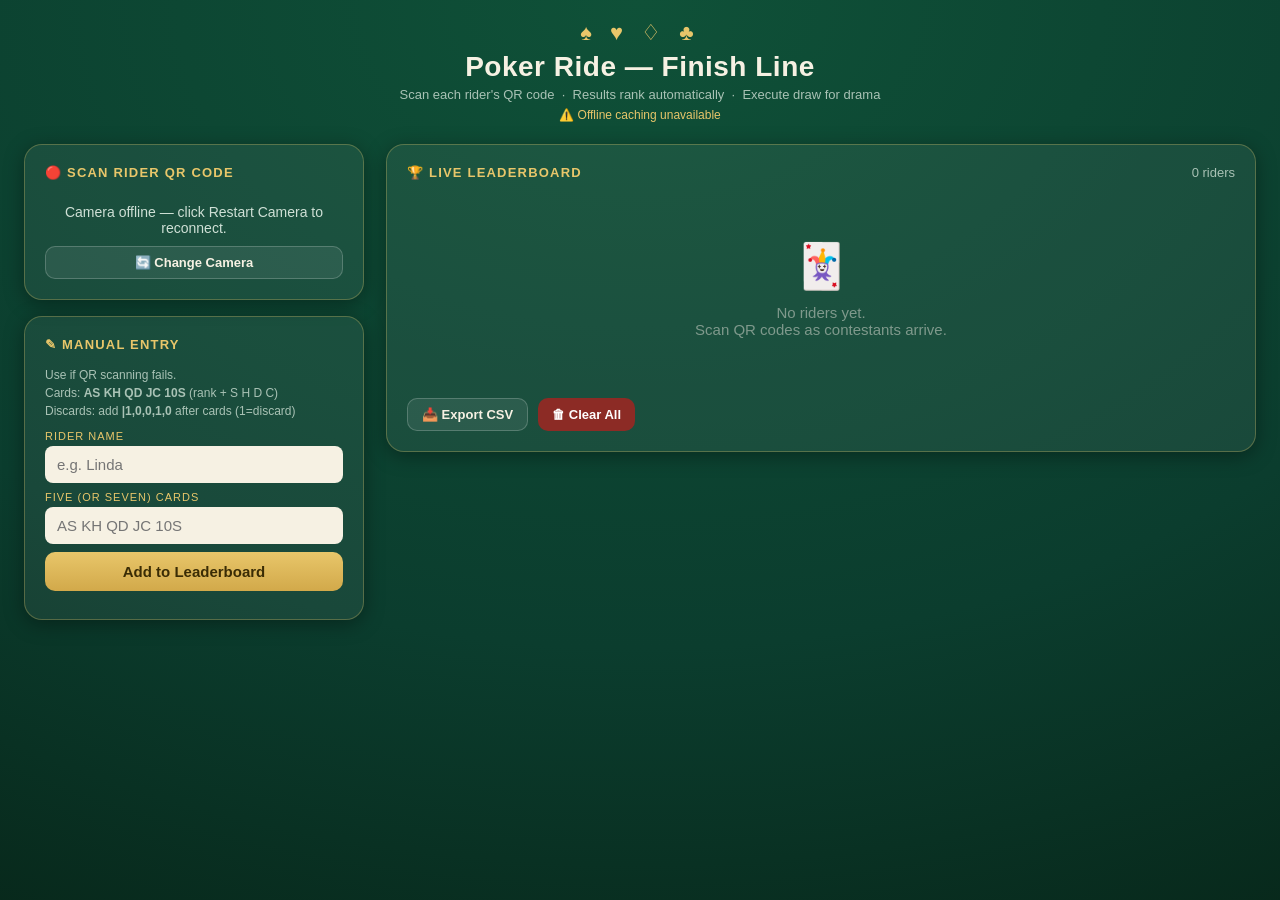
==== commit 98fea4d5: "Add files via upload" ====
--- a/finish-line.html
+++ b/finish-line.html
@@ -155,8 +155,30 @@
     tr.rank-1 .td-hand { color:rgba(232,198,106,.7); }
     .td-cards   { font-family:monospace; font-size:14px; letter-spacing:.3px; white-space:nowrap; }
     .suit-red   { color:var(--red); }
-    .card-discard { color:#777; text-decoration:line-through; cursor:pointer; font-size:13px; }
-    .card-normal  { cursor:pointer; }
+    /* Card cells — larger click/tap targets with hover feedback */
+    .card-cell {
+      display:inline-block;
+      min-width:26px;
+      padding:3px 4px;
+      margin:1px;
+      border-radius:5px;
+      cursor:pointer;
+      user-select:none;
+      font-family:monospace;
+      font-size:14px;
+      letter-spacing:.2px;
+      transition:background .1s;
+    }
+    .card-cell:hover { background:rgba(255,255,255,.18); }
+    .card-discard { color:#888; text-decoration:line-through; }
+    .card-discard:hover { background:rgba(194,54,47,.25) !important; color:#fff; }
+    .card-normal  { }
+
+    .eligible-label {
+      font-size:11px; color:#a9c2b5; font-weight:700;
+      background:rgba(169,194,181,.15); border-radius:4px;
+      padding:2px 6px; margin-left:6px; white-space:nowrap;
+    }
 
     .pending-label {
       font-size:11px; color:var(--gold); font-weight:700;
@@ -211,11 +233,26 @@
         <div class="panel-title">
           <span id="camera-dot">&#9203;</span> Scan Rider QR Code
         </div>
+
+        <!-- Camera selector — shown automatically when more than one camera is detected -->
+        <div id="camera-select-panel" style="display:none;margin-bottom:12px;">
+          <label style="font-size:12px;color:var(--gold);display:block;margin-bottom:5px;
+                        text-transform:uppercase;letter-spacing:1px;">Select Camera</label>
+          <select id="camera-select"
+                  style="width:100%;padding:10px 12px;border-radius:8px;border:none;
+                         background:var(--cream);color:var(--ink);font-size:14px;margin-bottom:8px;">
+          </select>
+          <button onclick="startScannerWithSelected()"
+                  class="btn btn-primary btn-sm" style="width:100%;margin-bottom:0;">
+            &#128247; Start Selected Camera
+          </button>
+        </div>
+
         <div id="qr-reader"></div>
-        <p class="scan-status" id="scan-status">Starting camera&hellip;</p>
-        <button id="camera-restart-btn" onclick="restartScanner()"
+        <p class="scan-status" id="scan-status">Detecting cameras&hellip;</p>
+        <button id="camera-restart-btn" onclick="showCameraSelector()"
                 style="display:none;margin-top:10px;width:100%;" class="btn btn-ghost btn-sm">
-          &#128260; Restart Camera
+          &#128260; Change Camera
         </button>
         <div class="preview" id="preview">
           <div class="preview-label">Last scanned</div>
@@ -345,7 +382,9 @@
 
   function scoreHand(cards){
     if (!cards||cards.length<5) return [0];
-    const active=cards.filter(c=>c&&!c.discard);
+    /* Score the full current hand — discard marks are intentions only,
+       not actual removals. The hand is re-scored after executeDraw. */
+    const active=cards.filter(c=>c);
     if (active.length<5) return [0];
     const evalCards=active.length>5?bestFiveOf(active):active;
     return scoreHand5(evalCards);
@@ -530,30 +569,36 @@
       const trophy=idx===0?'\uD83C\uDFC6 ':idx===1?'\uD83E\uDD48 ':idx===2?'\uD83E\uDD49 ':'';
       const hasPending=rider.cards.some(c=>c.discard);
       const hadDraw=rider.cards.some(c=>c.wasDrawn);
+      const baseScore=scoreHand(rider.cards);
+      const maxD=getMaxDiscards(baseScore);
+      const isEligible=maxD>0 && !hasPending && !hadDraw;
+
       const handLabel=handName(rider.score)+
         (hasPending?'<span class="pending-label">DISCARD PENDING</span>':'')+
+        (isEligible?'<span class="eligible-label">DRAW ELIGIBLE (up to '+maxD+')</span>':'')+
         (hadDraw&&!hasPending?'<span class="drawn-label">DREW CARDS</span>':'');
 
-      /* Cards HTML — each card is clickable to toggle discard */
+      /* Cards — use data-rider / data-idx attributes to avoid quote-in-onclick bugs */
       const cardsHtml=rider.cards.map((card,ci)=>{
         const g=GLYPH[card.s]||card.s;
         const isRed=RED[card.s];
-        const rn=JSON.stringify(rider.name);
+        const safeName=esc(rider.name);
         if(card.discard){
-          return `<span class="card-discard" onclick="toggleRiderDiscard(${rn},${ci})" title="Tap to keep">&#10005;</span>`;
+          return `<span class="card-cell card-discard" data-rider="${safeName}" data-idx="${ci}" title="Click to KEEP">\u2715</span>`;
         }
         const color=isRed?'color:var(--red)':'';
         const wasDrawn=card.wasDrawn?'font-weight:900;color:#6fcf97':'';
         const style=[color,wasDrawn].filter(Boolean).join(';');
-        return `<span class="card-normal" style="${style}" onclick="toggleRiderDiscard(${rn},${ci})" title="Tap to discard">${card.r}${g}</span>`;
-      }).join(' ');
+        const tip=maxD>0?'Click to mark for DISCARD':'';
+        return `<span class="card-cell card-normal" data-rider="${safeName}" data-idx="${ci}" style="${style}" title="${tip}">${card.r}${g}</span>`;
+      }).join('');
 
       tr.innerHTML=
         `<td class="td-place">${idx+1}</td>`+
         `<td class="td-name">${trophy}${esc(rider.name)}</td>`+
         `<td class="td-hand">${handLabel}</td>`+
         `<td class="td-cards">${cardsHtml}</td>`+
-        `<td><button class="remove-btn" onclick="removeRider(${JSON.stringify(rider.name)})" title="Remove">\u2715</button></td>`;
+        `<td><button class="remove-btn" data-remove="${esc(rider.name)}" title="Remove">\u2715</button></td>`;
       tbody.appendChild(tr);
     });
 
@@ -642,6 +687,70 @@
      QR SCANNER  (html5-qrcode, with wake-from-sleep detection)
   ================================================================ */
   let lastScan=0, activeScanner=null, scannerRunning=false;
+  let selectedDeviceId=null;  // set by camera selector
+
+  /* Enumerate available cameras and show selector if more than one */
+  function loadCameraList(){
+    const statusEl=document.getElementById('scan-status');
+    if(typeof Html5Qrcode==='undefined'){
+      setCameraStatus('offline');
+      if(statusEl)statusEl.textContent='QR library not loaded. Use manual entry.';
+      return;
+    }
+    Html5Qrcode.getCameras().then(function(cameras){
+      if(!cameras||cameras.length===0){
+        if(statusEl)statusEl.textContent='No cameras detected. Use manual entry.';
+        setCameraStatus('offline');
+        return;
+      }
+      if(cameras.length===1){
+        /* Only one camera — start it automatically */
+        selectedDeviceId=cameras[0].id;
+        startScanner();
+        return;
+      }
+      /* Multiple cameras — show the selector.
+         USB cameras are typically listed AFTER built-in ones,
+         so pre-select the last camera in the list. */
+      selectedDeviceId=cameras[cameras.length-1].id;
+      const select=document.getElementById('camera-select');
+      const panel=document.getElementById('camera-select-panel');
+      select.innerHTML='';
+      cameras.forEach(function(cam,i){
+        const opt=document.createElement('option');
+        opt.value=cam.id;
+        opt.textContent=cam.label||('Camera '+(i+1));
+        if(cam.id===selectedDeviceId)opt.selected=true;
+        select.appendChild(opt);
+      });
+      select.addEventListener('change',function(){selectedDeviceId=this.value;});
+      panel.style.display='block';
+      if(statusEl)statusEl.textContent=cameras.length+' cameras found \u2014 select one above and click Start.';
+      setCameraStatus('starting');
+    }).catch(function(){
+      /* getCameras() failed (often needs permission first) — just start normally */
+      startScanner();
+    });
+  }
+
+  /* Called by the "Start Selected Camera" button */
+  function startScannerWithSelected(){
+    const select=document.getElementById('camera-select');
+    if(select)selectedDeviceId=select.value;
+    document.getElementById('camera-select-panel').style.display='none';
+    restartScanner();
+  }
+
+  /* Called by "Change Camera" button — shows selector again */
+  function showCameraSelector(){
+    const panel=document.getElementById('camera-select-panel');
+    if(panel)panel.style.display='block';
+    stopScanner().then(function(){
+      setCameraStatus('starting');
+      const statusEl=document.getElementById('scan-status');
+      if(statusEl)statusEl.textContent='Select a camera above and click Start.';
+    });
+  }
 
   function setCameraStatus(state){
     const dot=document.getElementById('camera-dot');
@@ -687,8 +796,12 @@
     setCameraStatus('starting');
     activeScanner=new Html5Qrcode('qr-reader',{verbose:false});
     const config={fps:10,qrbox:function(w,h){const m=Math.floor(Math.min(w,h)*0.72);return{width:m,height:m};},aspectRatio:1.0};
+    /* Use the selected device ID if one was chosen, otherwise fall back to environment camera */
+    const cameraConstraint=selectedDeviceId
+      ?{deviceId:{exact:selectedDeviceId}}
+      :{facingMode:'environment'};
     activeScanner.start(
-      {facingMode:'environment'},config,
+      cameraConstraint,config,
       function onSuccess(text){
         const now=Date.now();
         if(now-lastScan<2000)return;
@@ -701,7 +814,13 @@
         if(navigator.vibrate)try{navigator.vibrate([50,30,50]);}catch(e){}
       },
       function onError(){}
-    ).then(()=>{scannerRunning=true;setCameraStatus('active');})
+    ).then(()=>{
+      scannerRunning=true;
+      setCameraStatus('active');
+      /* Show Change Camera button once scanning is active */
+      const btn=document.getElementById('camera-restart-btn');
+      if(btn)btn.style.display='inline-block';
+    })
      .catch(err=>{scannerRunning=false;setCameraStatus('offline');console.warn('Scanner:',err);});
   }
 
@@ -737,9 +856,30 @@
     });
   }
 
+  /* ---- Event delegation for leaderboard clicks (cards + remove buttons) ---- */
+  /* Using data attributes avoids the quote-in-onclick HTML bug */
+  document.addEventListener('click', function(e) {
+    /* Card click — toggle discard */
+    const cardCell = e.target.closest('.card-cell');
+    if (cardCell) {
+      const riderName = cardCell.dataset.rider;
+      const cardIdx   = parseInt(cardCell.dataset.idx, 10);
+      if (riderName !== undefined && !isNaN(cardIdx)) {
+        toggleRiderDiscard(riderName, cardIdx);
+      }
+      return;
+    }
+    /* Remove button click */
+    const removeBtn = e.target.closest('[data-remove]');
+    if (removeBtn) {
+      removeRider(removeBtn.dataset.remove);
+      return;
+    }
+  });
+
   /* ---- Boot ---- */
   renderLeaderboard();
-  startScanner();
+  loadCameraList();   /* detects cameras, shows selector if >1, or starts automatically */
   </script>
 </body>
 </html>
